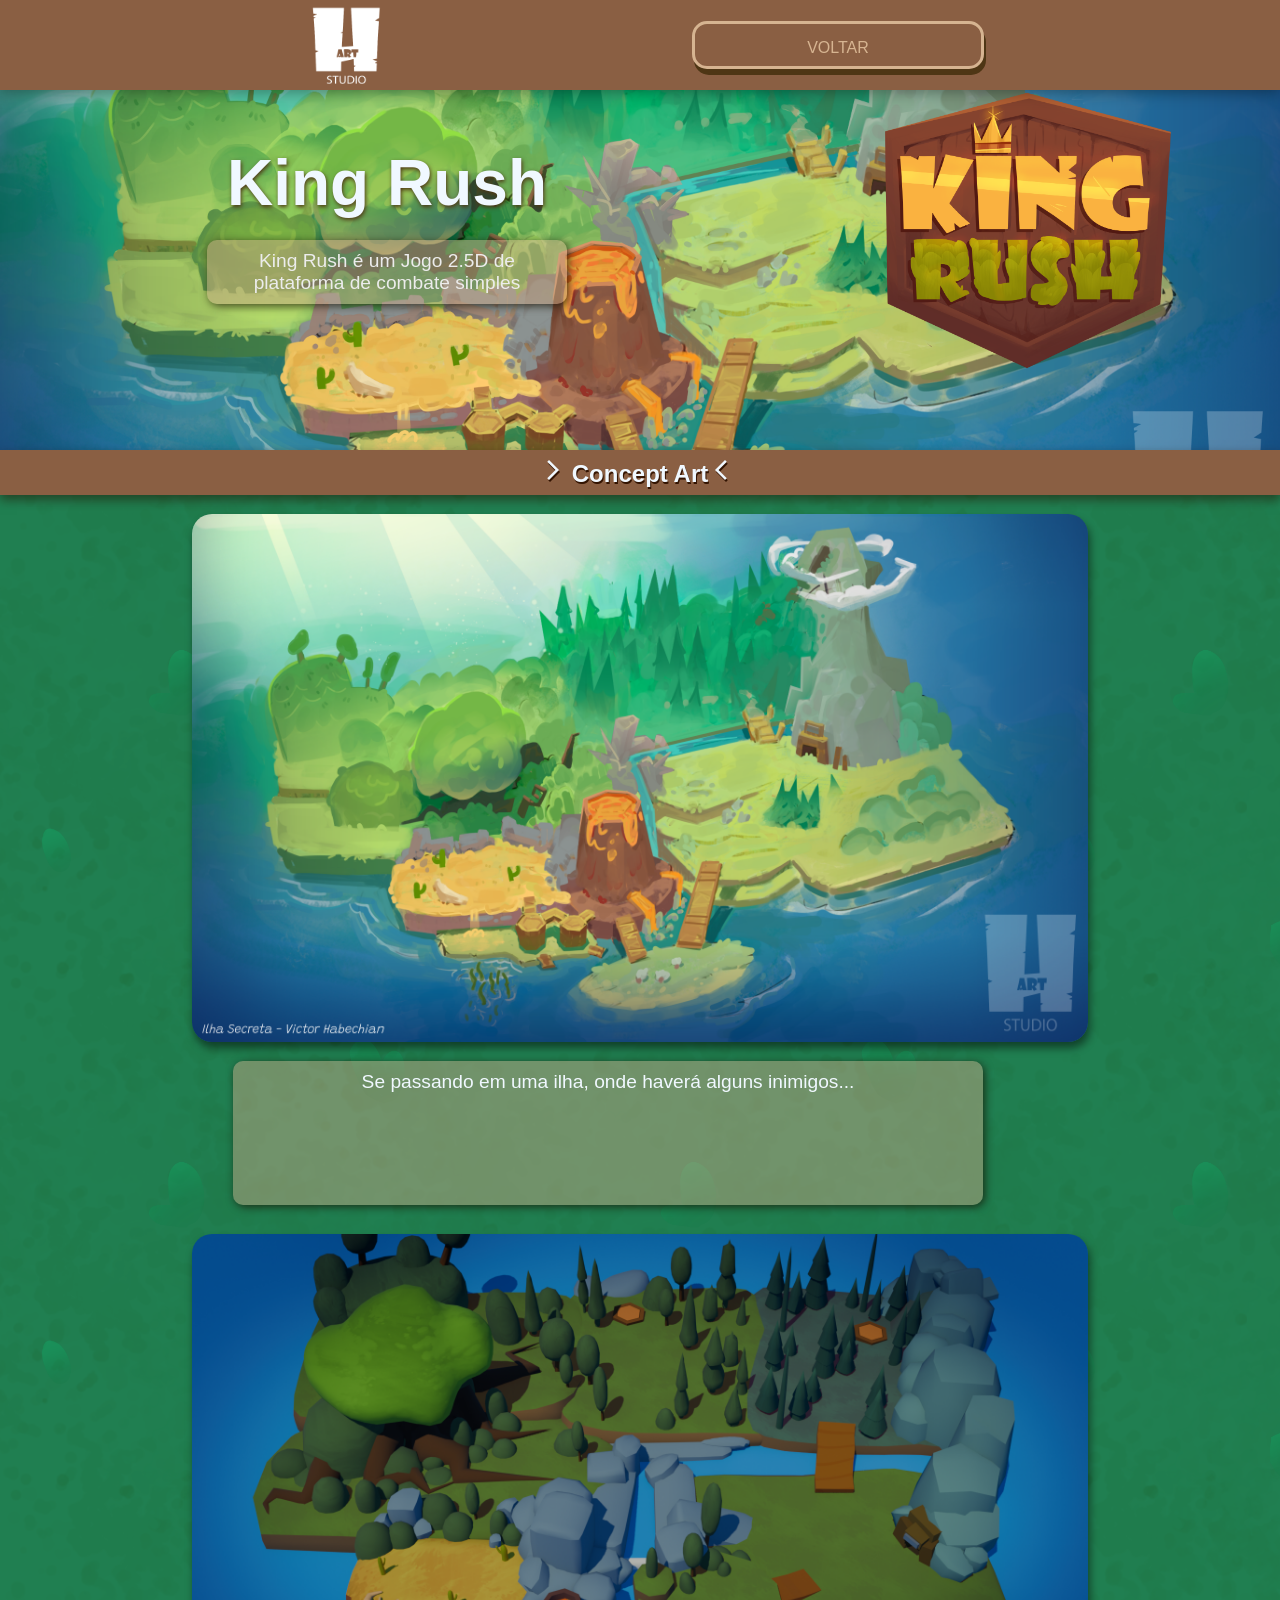
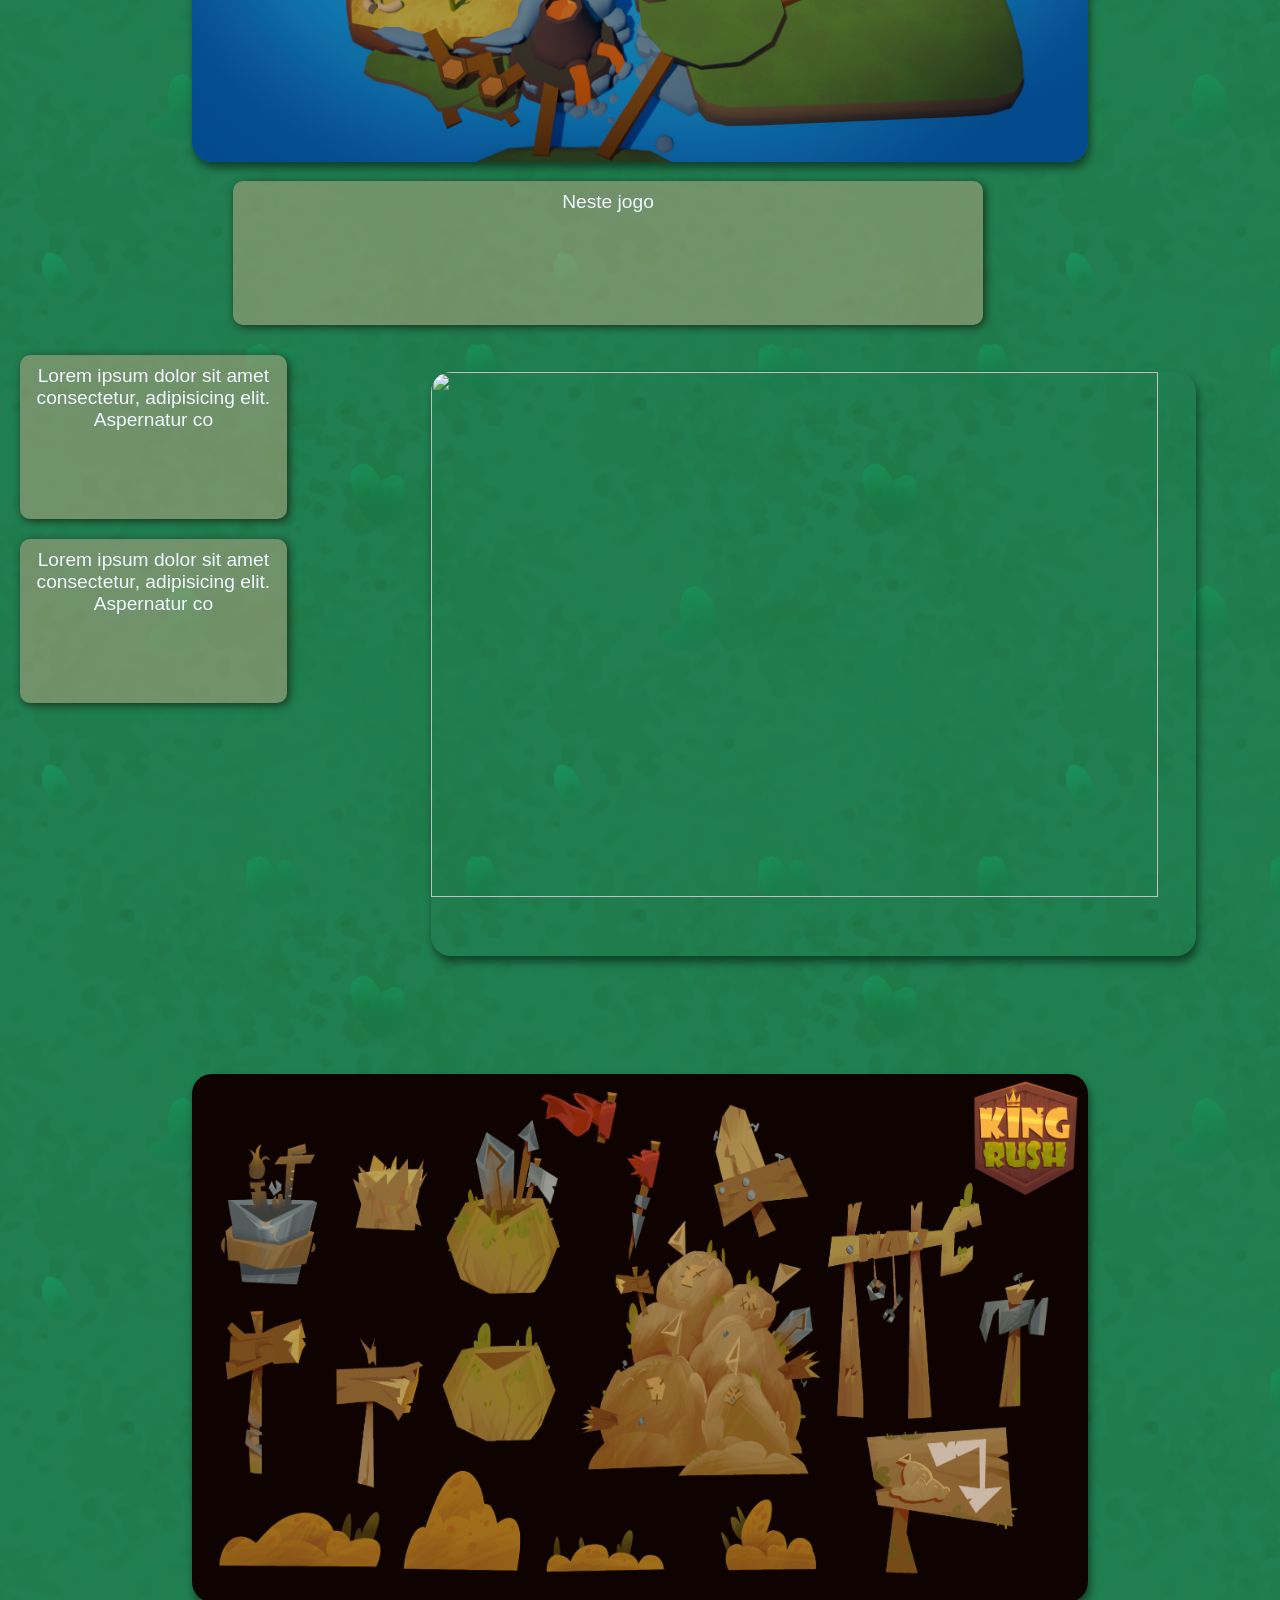
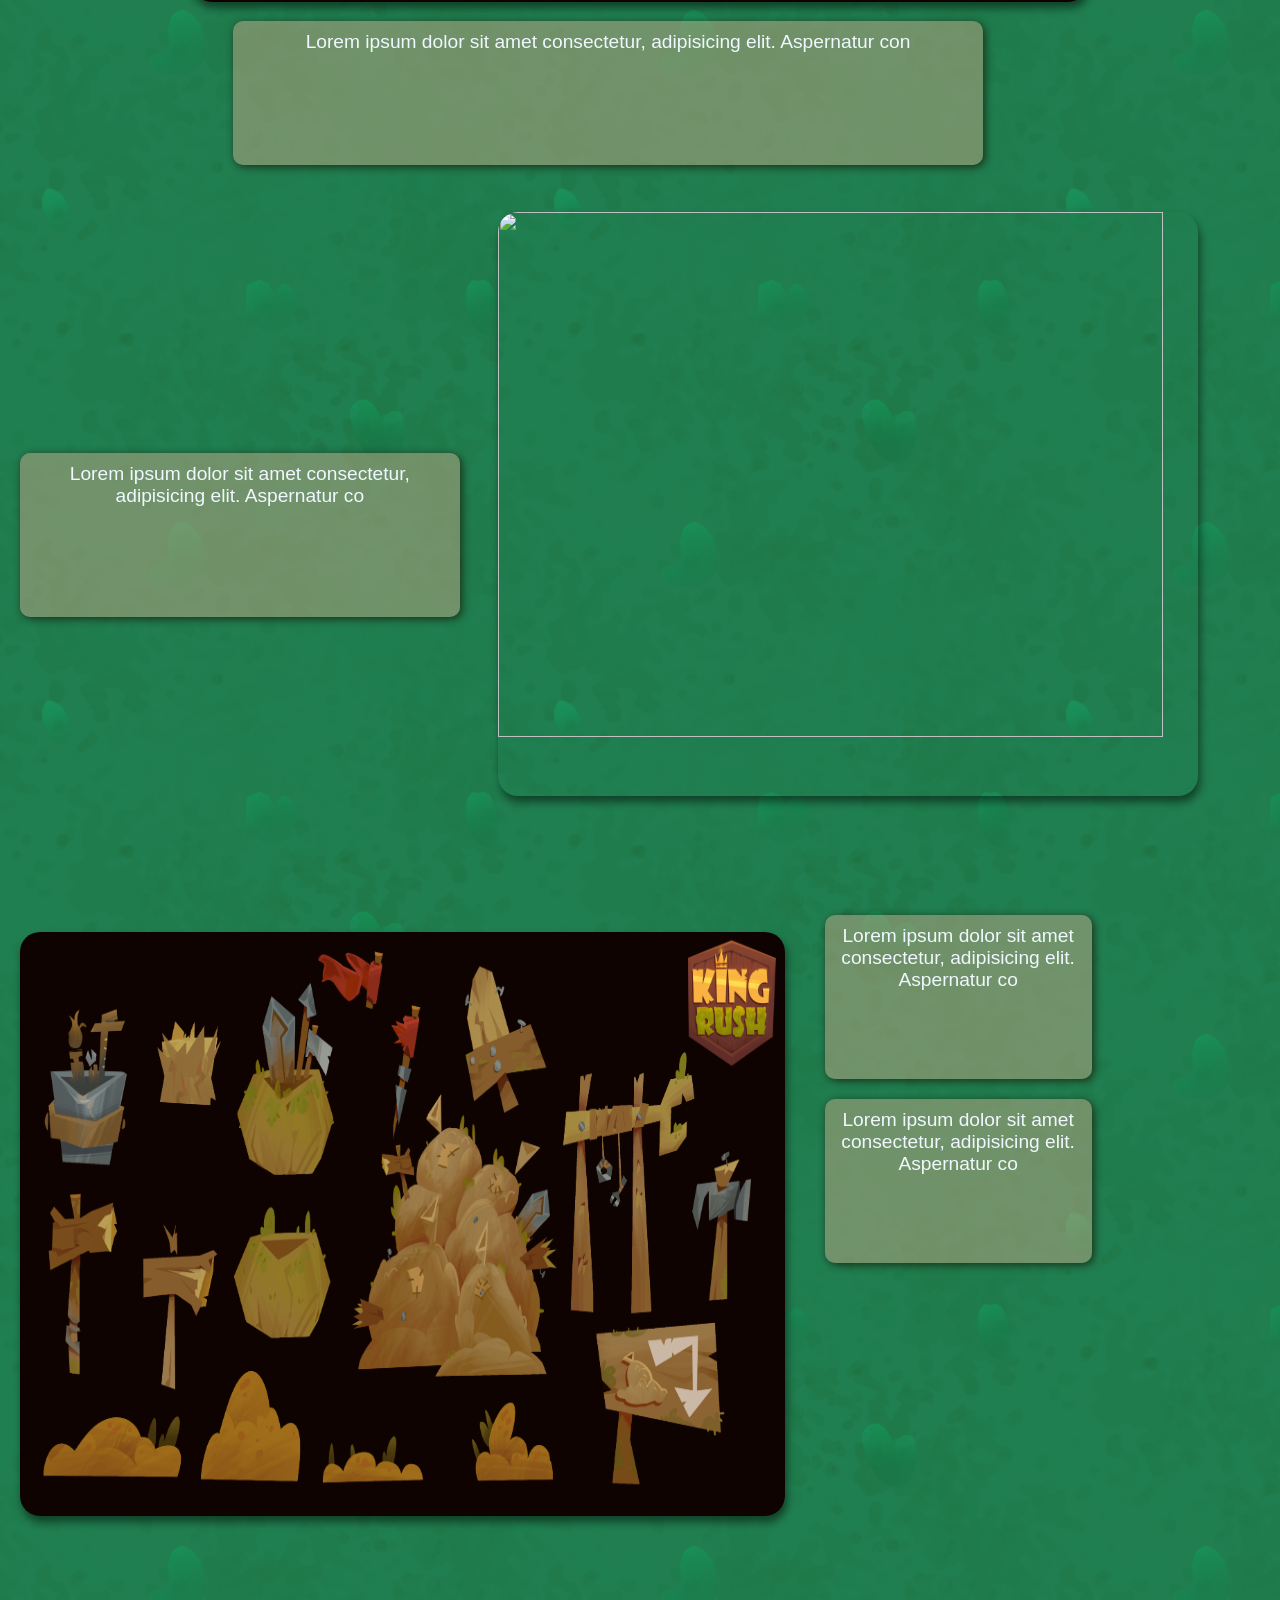
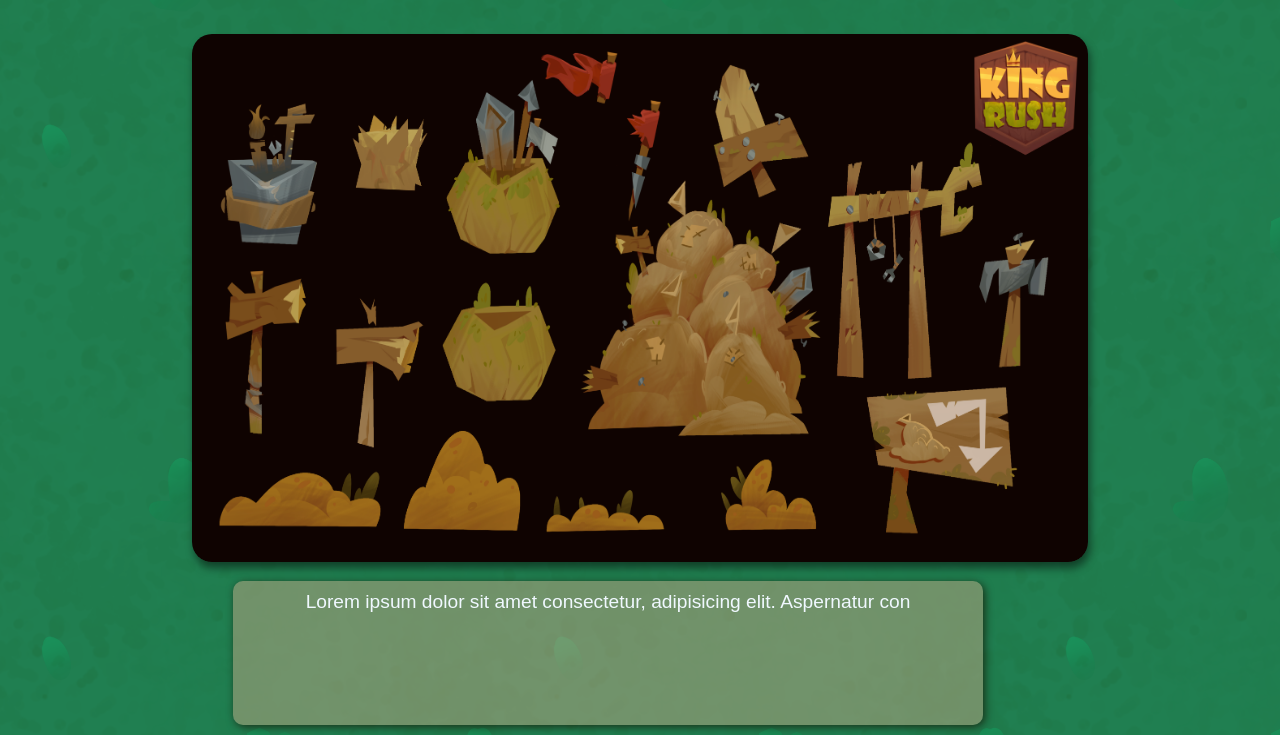
==== html/PagBR-CN.html @ eb709503 "ajustando" ====
<!DOCTYPE html>
<html lang="pt-BR">
<head>
    <meta charset="UTF-8">
    <meta name="viewport" content="width=device-width, initial-scale=1.0">
    <title>HabechianArtStudio</title>

    <link rel="stylesheet" href="../css/BR-CN.css">

    <link href="https://fonts.googleapis.com/css2?family=Material+Symbols+Outlined" rel="stylesheet" />
</head>
<body>
    <header>
        <div class="logo-div">
            <a href="#intro"></a>
        </div>
        <a href="../index.html" class="botao-retorne">VOLTAR</a>
    </header>
    <section id="intro" class="section-apresentation">
        <div class="text-block-intro">
            <h1>King Rush</h1>
            <p>King Rush é um Jogo 2.5D de plataforma de combate simples</p>
        </div>
        <div class="logo-img-intro">
            <img src="../media/jogos/KR/LOGO.png" alt="King Rush Logo image">
        </div>
        
    </section>
    <section class="section-separacao">
        <h1> 
            <span class="material-symbols-outlined">
            arrow_forward_ios
            </span> 
            Concept Art 
            <span class="material-symbols-outlined">
            arrow_back_ios
            </span> 
        </h1>
    </section>

    <section class="vertical-section">
        <div class="img-div">
            <img src="../media/jogos/KR/concept/4.png" alt="">
        </div>
        
    <p>Se passando em uma ilha, onde haverá alguns inimigos...</p>
    
    
    </section>

    <section class="vertical-section">
        <div class="img-div">
            <img src="../media/jogos/KR/concept/2.png" alt="">
        </div>
        <p>Neste jogo</p>
    </section>

    <section class="horizontal-section">
        <div>
            <p>Lorem ipsum dolor sit amet consectetur, adipisicing elit. Aspernatur co</p>
            <p>Lorem ipsum dolor sit amet consectetur, adipisicing elit. Aspernatur co</p>
        </div>
        <div class="img-div">
            <img src="../media/jogos/KR/concept/3.png" alt="">
        </div>
    </section>

    <section class="vertical-section">
        <div class="img-div">
            <img src="../media/jogos/KR/concept/5.png" alt="">
        </div>
        <p>Lorem ipsum dolor sit amet consectetur, adipisicing elit. Aspernatur con</p>
    </section>

    <section class="horizontal-section">
        <p>Lorem ipsum dolor sit amet consectetur, adipisicing elit. Aspernatur co</p>
        <div class="img-div">
            <img src="../media/jogos/KR/concept/1.png" alt="">
        </div>
    </section>

    <section class="horizontal-section">
        <div class="img-div">
            <img src="../media/jogos/KR/concept/5.png" alt="">
        </div>
        <div>
            <p>Lorem ipsum dolor sit amet consectetur, adipisicing elit. Aspernatur co</p>
            <p>Lorem ipsum dolor sit amet consectetur, adipisicing elit. Aspernatur co</p>
        </div>
    </section>

    <section class="vertical-section">
        <div class="img-div">
            <img src="../media/jogos/KR/concept/5.png" alt="">
        </div>
        <p>Lorem ipsum dolor sit amet consectetur, adipisicing elit. Aspernatur con</p>
    </section>
    
</body>
</html>
---- css/BR-CN.css ----
@charset "UTF-8";

:root {
    --cor-botao: rgb(138, 95, 67);
    --cor-botao-hov: rgb(180, 128, 93);
    --cor-botao-sombra: rgb(78, 54, 21);
    --cor-text-botao: rgb(214, 180, 145);
    --cor-text: rgba(202, 168, 135, 0.473);
}

* {
    
    padding: 0;
    margin: 0;
}

html {
    scroll-behavior: smooth;
}

header {
    z-index: 5;
    display: flex;
    flex-flow: row nowrap;
    justify-content: space-evenly;
    align-content: center;
    justify-items: center;
    align-items: center;
    position: fixed;
    width: 100vw;
    height: 10vh;
    background-color: rgb(138, 95, 67);
    background-size: cover;
    box-shadow: 0px 2px 15px rgba(0, 0, 0, 0.377);
}




body {
    height: 100vh;
    width: 100vw;
    background-image: url(../media/backgroundimages/kingrush_padrao.png);
    background-size: 40%;
    overflow-x: hidden; /*Escondendo o que passa da tela no eixo X*/
    
    
}

section {
    display: flex;
    flex-flow: column nowrap;
    
    height: 60vh;
    width: 95vw;
    
    
}

p {
    margin: 10px;
    color: aliceblue;
    text-justify: center;
    text-align: center;
    padding: 10px;
    align-self: center;
    justify-self: center;
    height: 20%;
    width: 60vw;
    font-family: 'Grandstander Bold', 'Arial', 'Verdana';
    font-size: 1.2em;
    background-color: var(--cor-text);
    border-radius: 10px;
    box-shadow: 2px 2px 8px rgba(22, 15, 1, 0.705);
}



.logo-div {
    display: flex;
    justify-content: center;
    align-content: center;
    
    background-image: url(../media/favicon/android-chrome-512x512.png);
    background-size: cover;
    height: 100px;
    width: 100px;

    transition: all .5s;
}

.logo-div:hover {
    transform: scale(1.1);
}

.logo-div a {
    height: 100px;
    width: 100px;
}

.botao-retorne {
    font-family: 'Grandstander', 'Arial', 'Verdana';
    text-align: center;
    justify-items: center;
    width: 20vw;
    height: 12px;
    padding: 15px;
    border-radius: 15px;
    box-shadow: 2px 6px 0px var(--cor-botao-sombra);
    border: solid 3px var(--cor-text-botao);
    text-decoration: none;
    color: var(--cor-text-botao);
    background-color: var(--cor-botao);

    transition: all 0.5s;
}

.botao-retorne:hover {
    background-color: var(--cor-botao-hov);
}

.botao-retorne:hover {
    transform: scale(1.1);
    border: solid 3px aliceblue;
    color: aliceblue;
    box-shadow: 4px 10px 0px var(--cor-botao-sombra);
}
section.section-apresentation {
    
    height: 50vh;
    width: 100vw;
    display: flex;
    flex-flow: row nowrap;
    justify-items: center;
    align-items: center;
    align-content: space-around;
    justify-content: space-around;
    background-image: url(../media/jogos/KR/concept/4.png);
    background-size: cover;
    background-position: center;
}

.section-apresentation h1 {
    margin: 10px;
    font-family: 'Grandstander', 'Grandstander ExtraBold', 'Arial', 'Verdana';
    color: aliceblue;
    text-shadow: 1px 2px 4px var(--cor-botao-sombra);
}

.section-apresentation p {
    color: rgb(236, 236, 236);
}

.logo-img-intro img {
    height: 300px;
    width: 300px;
    
}

.videos {
    background-repeat: no-repeat;
    background-size: auto;
    align-self: center;
    justify-self: center;
    height: 200px;
    width: 300px;
    
}


.video-section {
    height: auto;
    flex-flow: column nowrap;
    align-content: space-between;
    justify-content: space-between;
    align-items: space-around;
    justify-items: space-around;
}

.section-separacao {
    font-family: 'Grandstander ExtraBold', 'Arial', 'Verdana';
    color: aliceblue;
    text-shadow: 1px 2px 0px rgb(51, 20, 2);
    display: flex;
    flex-flow: row nowrap;
    align-content: center;
    justify-content: center;
    justify-items: center;
    align-items: center;
    text-align: center;
    text-justify: center;
    height: 5vh;
    width: 100vw;
    background-size: cover;
    background-color: rgb(138, 95, 67);
    box-shadow: 0px 5px 10px rgba(36, 18, 2, 0.527);
}

.text-block-intro {
    display: flex;
    flex-flow: column nowrap;
    align-items: center;
    justify-items: center;
    align-content: center;
    justify-content: center;
}

.img-div {
    display: flex;
    flex-flow: column nowrap;
    align-content: center;
    justify-content: center;
    align-items: center;
    justify-items: center;
    height: 100%;
    width: 100%;
}

.img-div > img {
    height: 200px;
    width: 80vw;
    background-size: contain;
    margin-top: 10px;
    border-radius: 20px;
    box-shadow: 2px 6px 8px rgba(0, 0, 0, 0.486);
}

/*QUANDO FICAR PEQUENA*/
@media (max-width: 1080px) {
    .logo-img-intro img {
        height: 100px;
        width: 100px;
        margin-bottom: 20px;
    }

    

    section p {
        font-size: .9em;
        margin: 10px;
    }

    section.section-apresentation {
        flex-flow: column-reverse nowrap;
        align-content: flex-start;
        justify-content: flex-start;
        
    }

    section.section-apresentation p {
        font-size: 0.8em;
    }

    .logo-div {
        height: 70px;
        width: 70px;
    }

    .horizontal-section {
        display: flex;
        flex-flow: column nowrap;
        align-content: space-between;
        justify-content: space-between;
        align-items: space-around;
        justify-items: space-around;
    }

    .horizontal-section div {
        display: flex;
        flex-flow: row nowrap;
    }

    .horizontal-section p {
        height: 75%;
    }

    

    
}

@media (min-width: 1080px) {

    section {
        height: 80vh;
    }

    p {
        width: 60%;
    }

    .img-div {
    
        height: 90%;
        width: 100vw;
    }

    .img-div > img {
        background-size: cover;
        
        height: 95%;
        width: 90vw;
    
    
    }

    .section-apresentation h1 {
        font-size: 4em;
    }

    .horizontal-section {
        display: flex;
        flex-flow: row nowrap;
        flex-grow: 0;
        flex-shrink: 1;
        align-content: center;
        justify-content: center;
    }

    .horizontal-section p {
        
        margin: 20px;
    }

    .horizontal-section img {
        height: 90%;
        width: 95%;
    }

    .vertical-section img {
        width: 70%;
    
    }

    
}

@media (min-width: 1921px) {
    .img-div {
    
    height: 90%;
    width: 100vw;
    }

    .img-div > img {
    height: 90%;
    width: 60%;
    
    }

    .vertical-section img {
        width: 50%;
    }
}
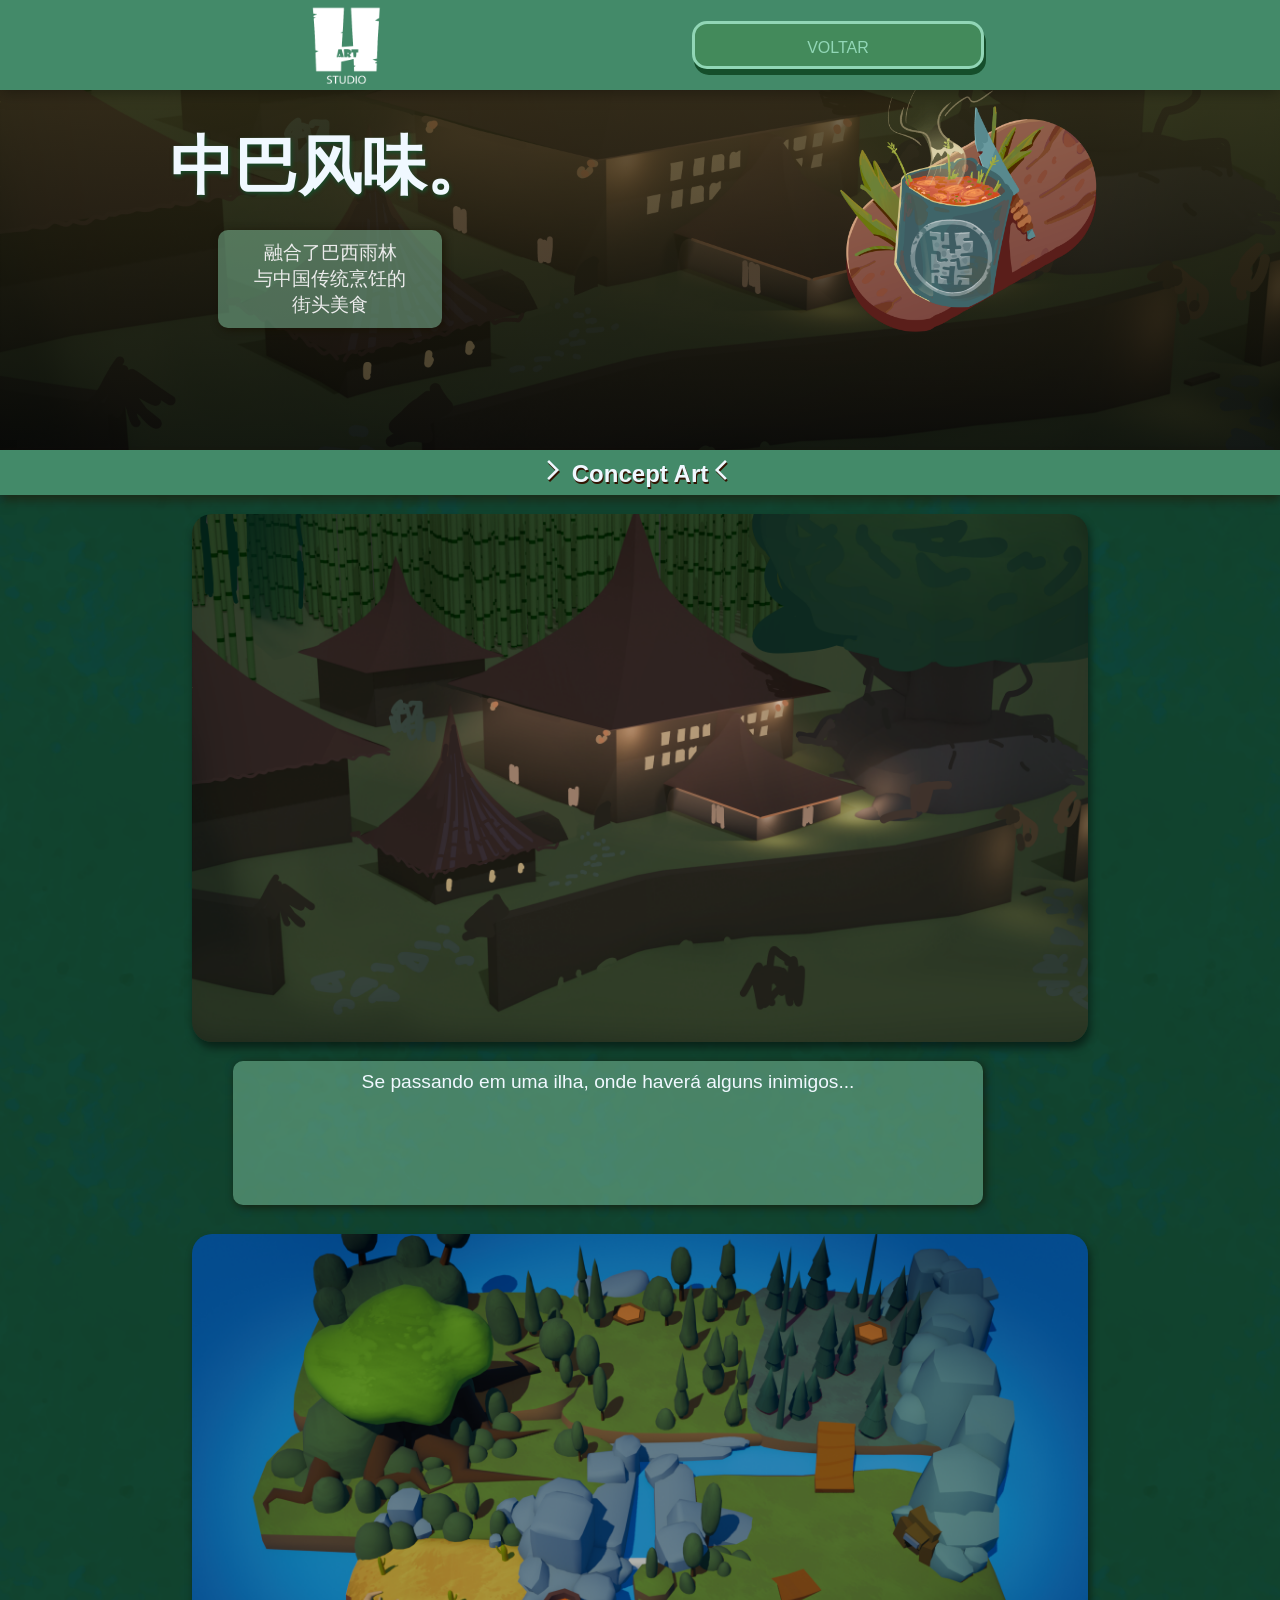
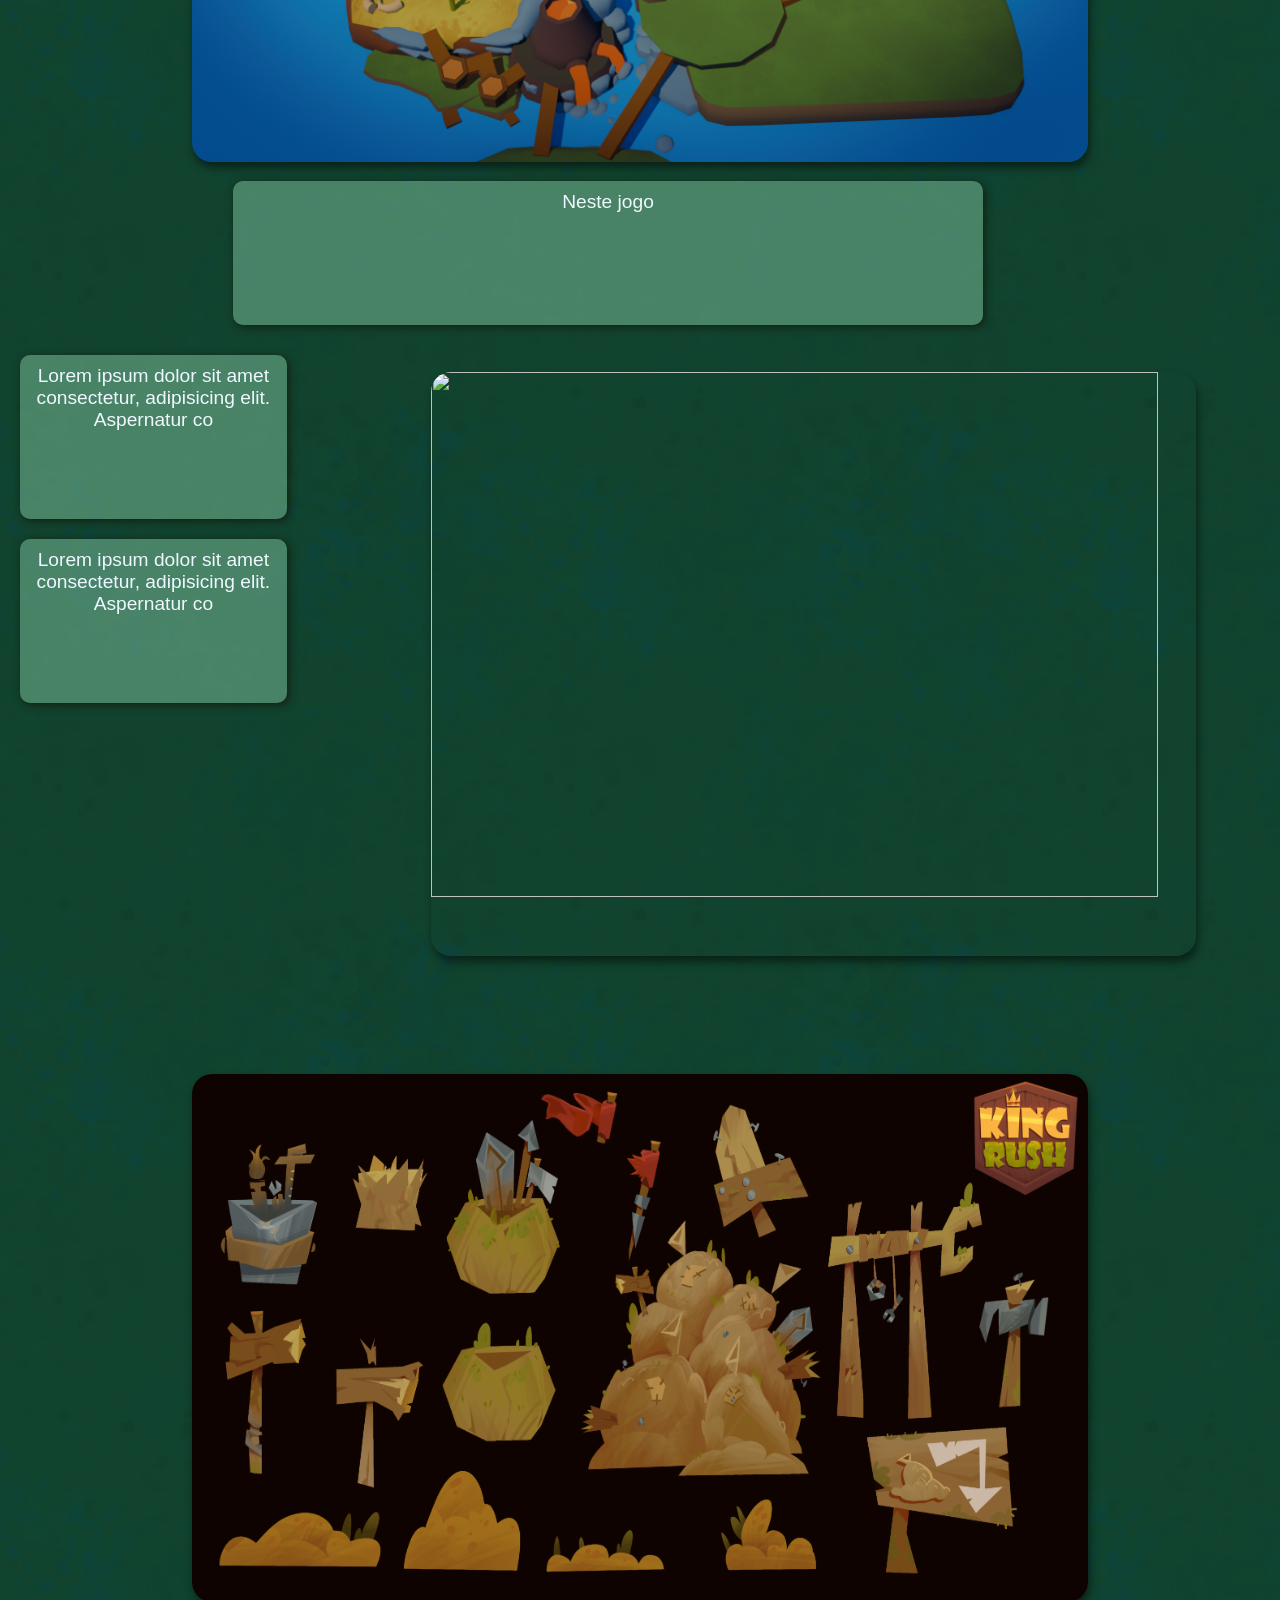
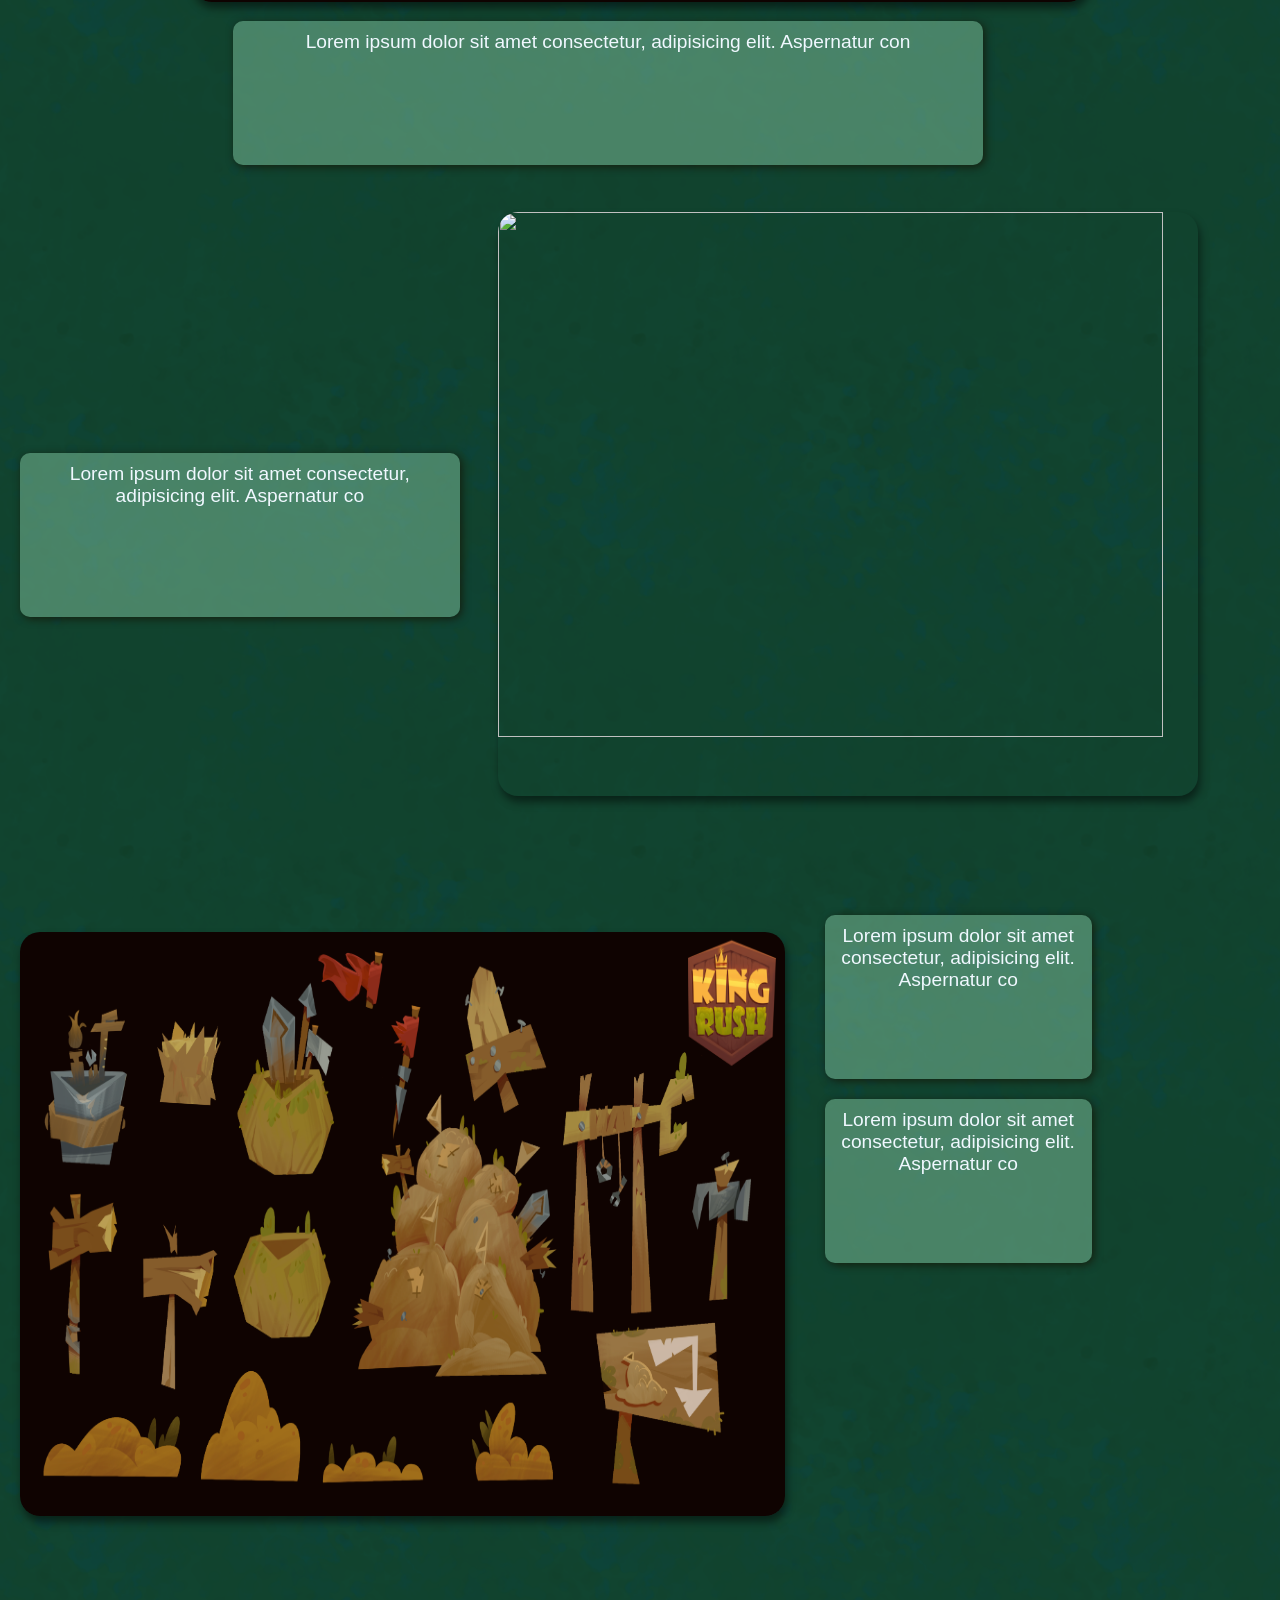
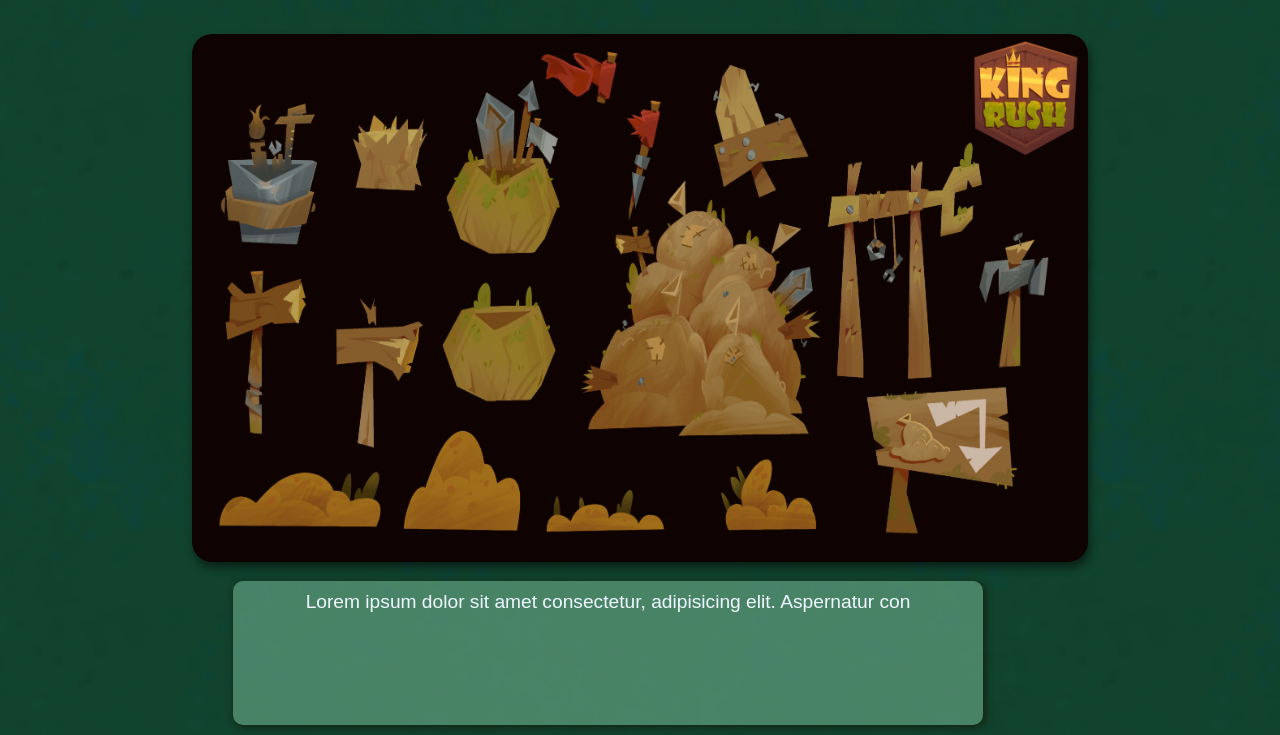
==== commit ad1a6223: "..." ====
--- a/html/PagBR-CN.html
+++ b/html/PagBR-CN.html
@@ -18,11 +18,13 @@
     </header>
     <section id="intro" class="section-apresentation">
         <div class="text-block-intro">
-            <h1>King Rush</h1>
-            <p>King Rush é um Jogo 2.5D de plataforma de combate simples</p>
+            <h1>中巴风味。</h1>
+            <p>融合了巴西雨林 <br>
+                与中国传统烹饪的 <br>
+                街头美食</p>
         </div>
         <div class="logo-img-intro">
-            <img src="../media/jogos/KR/LOGO.png" alt="King Rush Logo image">
+            <img src="../media/concept/BR-CN/2.png" alt="King Rush Logo image">
         </div>
         
     </section>
@@ -40,7 +42,7 @@
 
     <section class="vertical-section">
         <div class="img-div">
-            <img src="../media/jogos/KR/concept/4.png" alt="">
+            <img src="../media/concept/BR-CN/1.png" alt="">
         </div>
         
     <p>Se passando em uma ilha, onde haverá alguns inimigos...</p>
--- a/css/BR-CN.css
+++ b/css/BR-CN.css
@@ -1,11 +1,11 @@
 @charset "UTF-8";
 
 :root {
-    --cor-botao: rgb(138, 95, 67);
-    --cor-botao-hov: rgb(180, 128, 93);
-    --cor-botao-sombra: rgb(78, 54, 21);
-    --cor-text-botao: rgb(214, 180, 145);
-    --cor-text: rgba(202, 168, 135, 0.473);
+    --cor-botao: rgb(67, 138, 91);
+    --cor-botao-hov: rgb(93, 180, 122);
+    --cor-botao-sombra: rgb(21, 78, 43);
+    --cor-text-botao: rgb(145, 214, 182);
+    --cor-text: rgba(135, 202, 165, 0.473);
 }
 
 * {
@@ -29,7 +29,7 @@
     position: fixed;
     width: 100vw;
     height: 10vh;
-    background-color: rgb(138, 95, 67);
+    background-color: rgb(67, 138, 105);
     background-size: cover;
     box-shadow: 0px 2px 15px rgba(0, 0, 0, 0.377);
 }
@@ -40,7 +40,7 @@
 body {
     height: 100vh;
     width: 100vw;
-    background-image: url(../media/backgroundimages/kingrush_padrao.png);
+    background-image: url(../media/backgroundimages/BR-CN_padrao.png);
     background-size: 40%;
     overflow-x: hidden; /*Escondendo o que passa da tela no eixo X*/
     
@@ -135,7 +135,7 @@
     align-items: center;
     align-content: space-around;
     justify-content: space-around;
-    background-image: url(../media/jogos/KR/concept/4.png);
+    background-image: linear-gradient(rgba(66, 60, 25, 0.6), rgba(0, 0, 0, 0.6)), url(../media/concept/BR-CN/1.png);
     background-size: cover;
     background-position: center;
 }
@@ -192,7 +192,7 @@
     height: 5vh;
     width: 100vw;
     background-size: cover;
-    background-color: rgb(138, 95, 67);
+    background-color: rgb(67, 138, 105);
     box-shadow: 0px 5px 10px rgba(36, 18, 2, 0.527);
 }
 
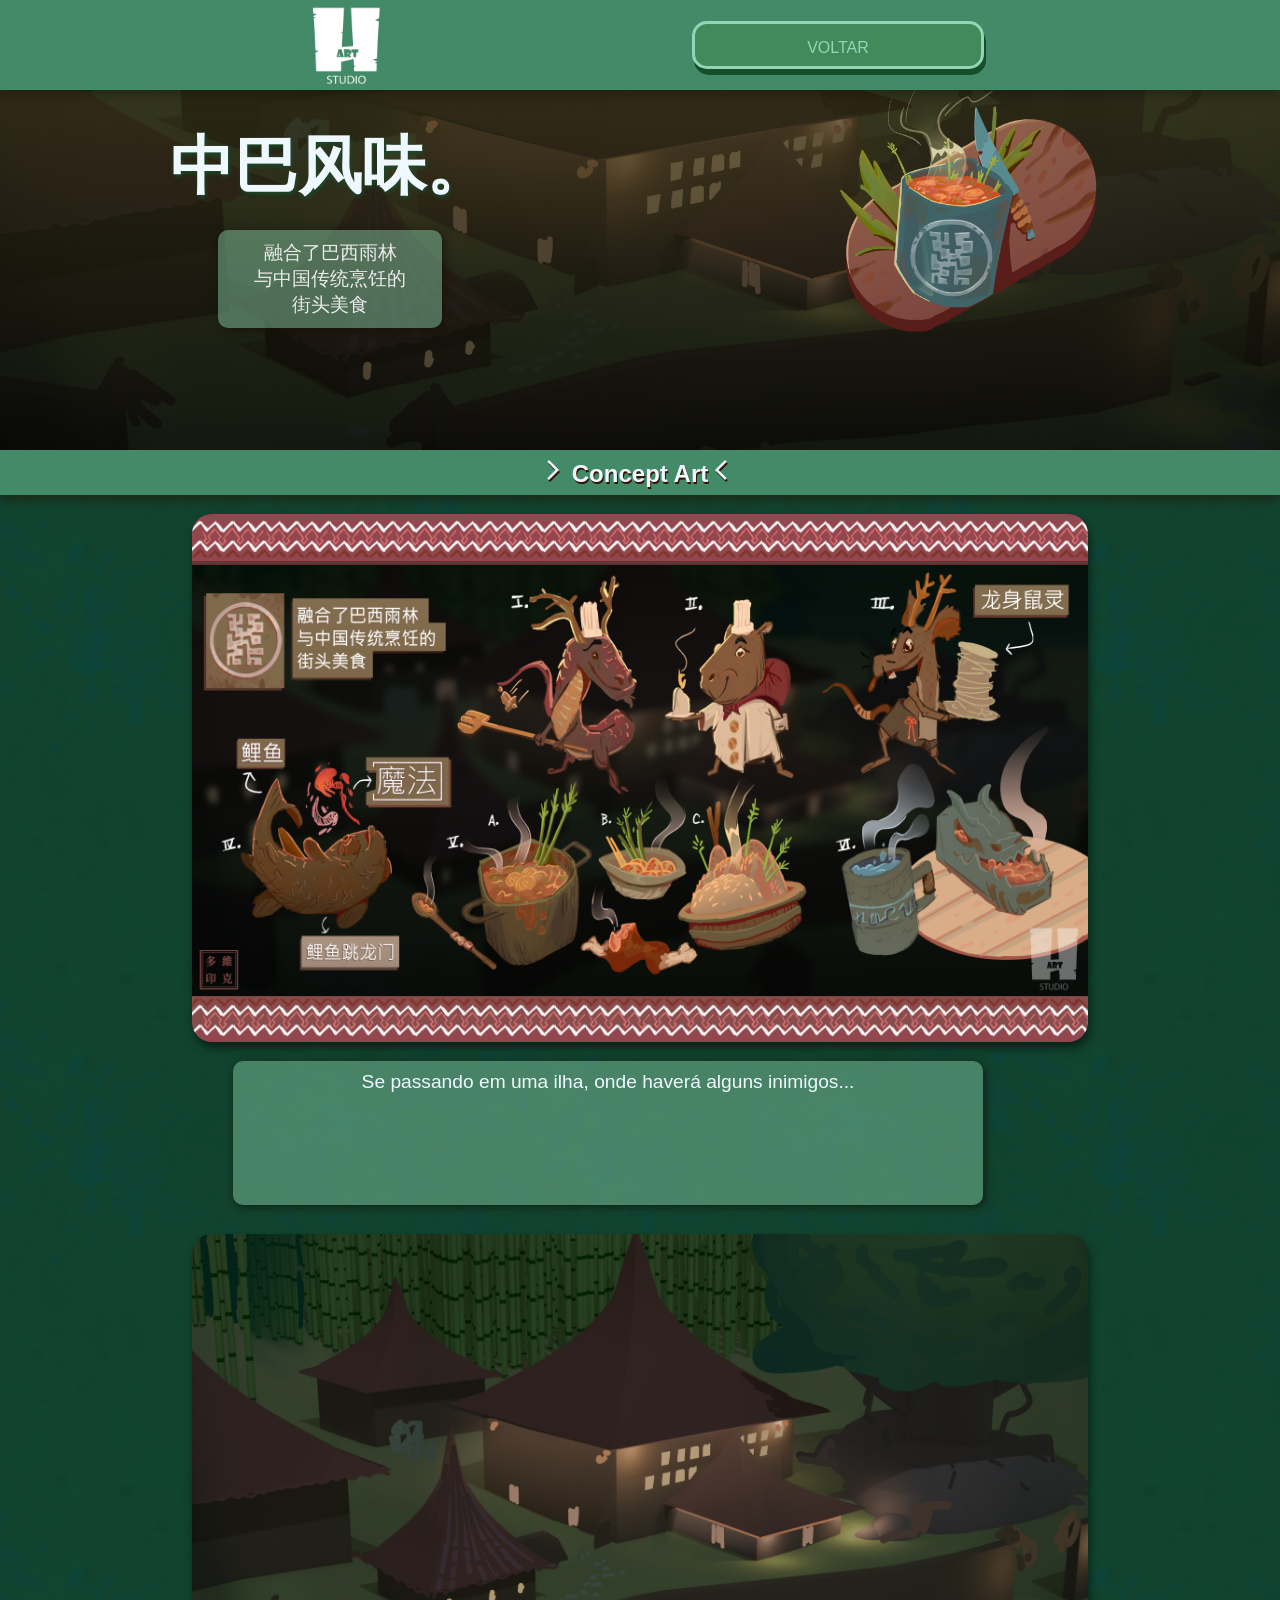
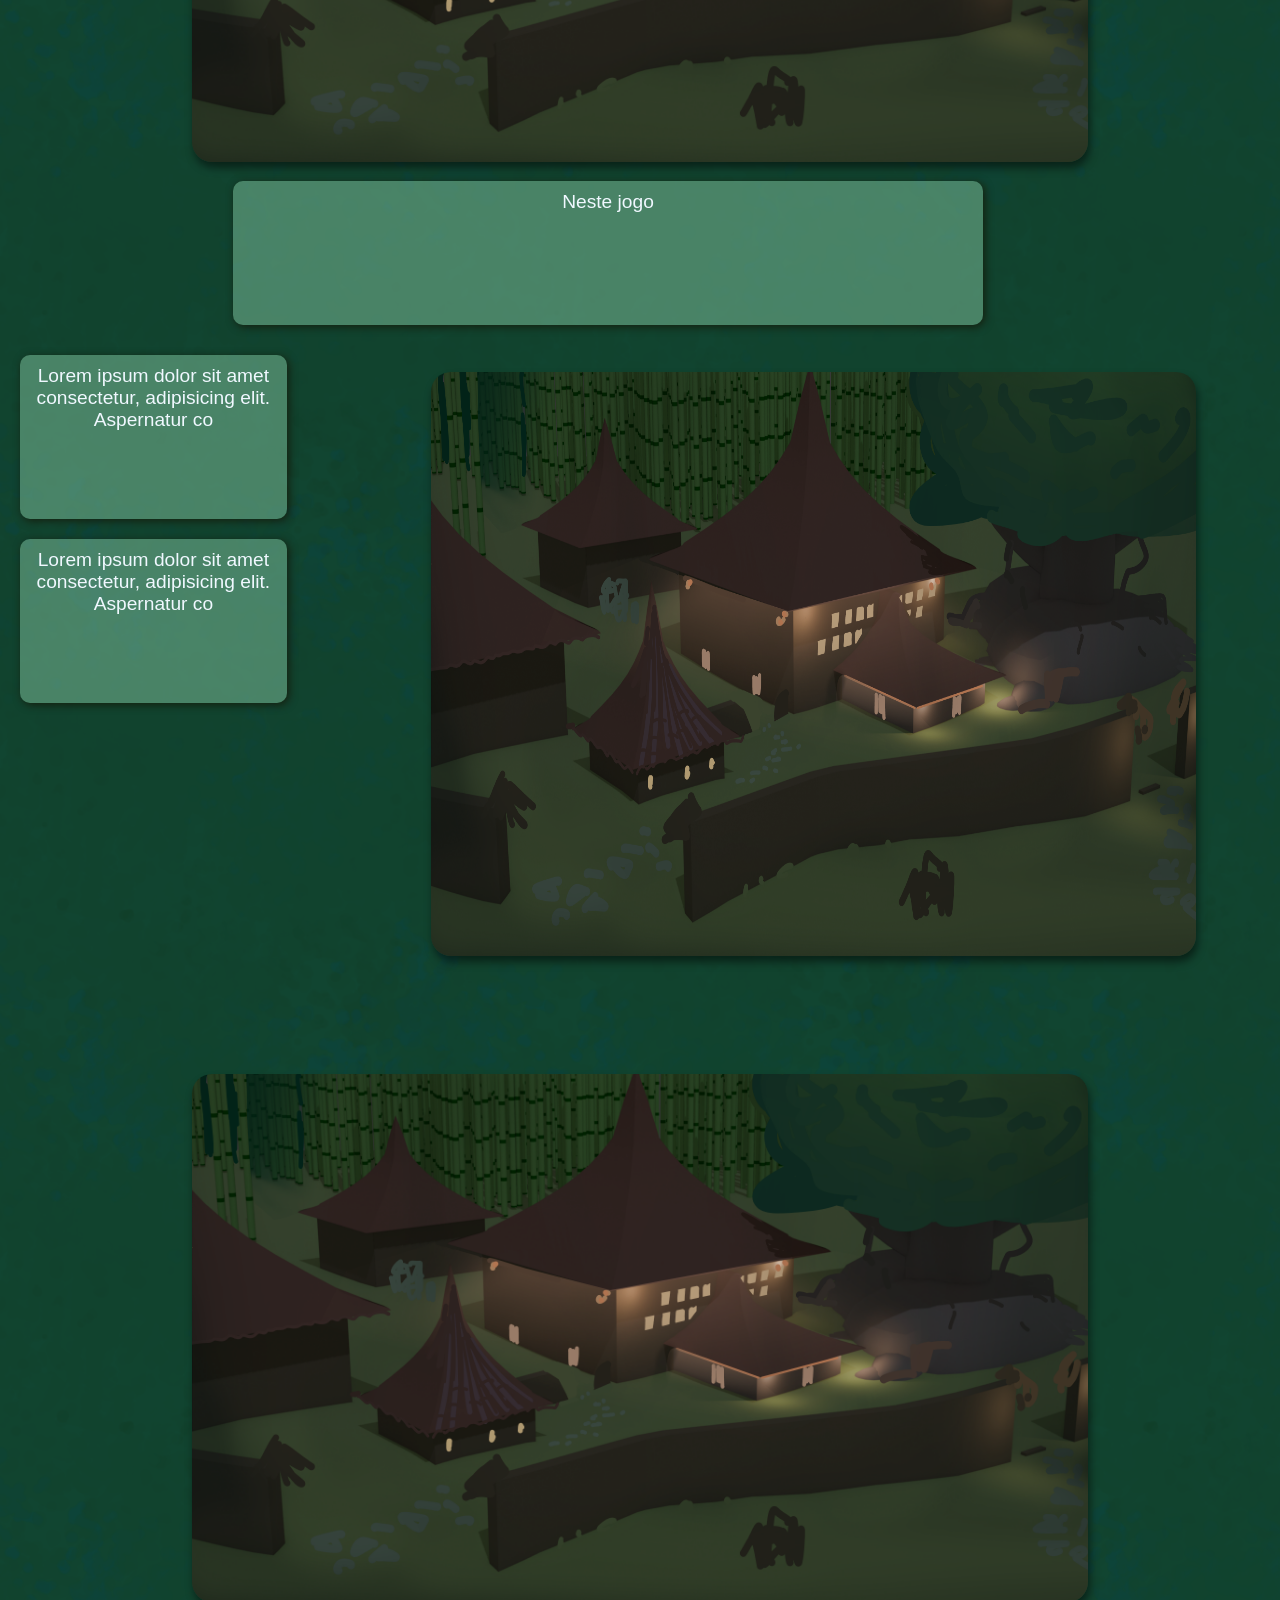
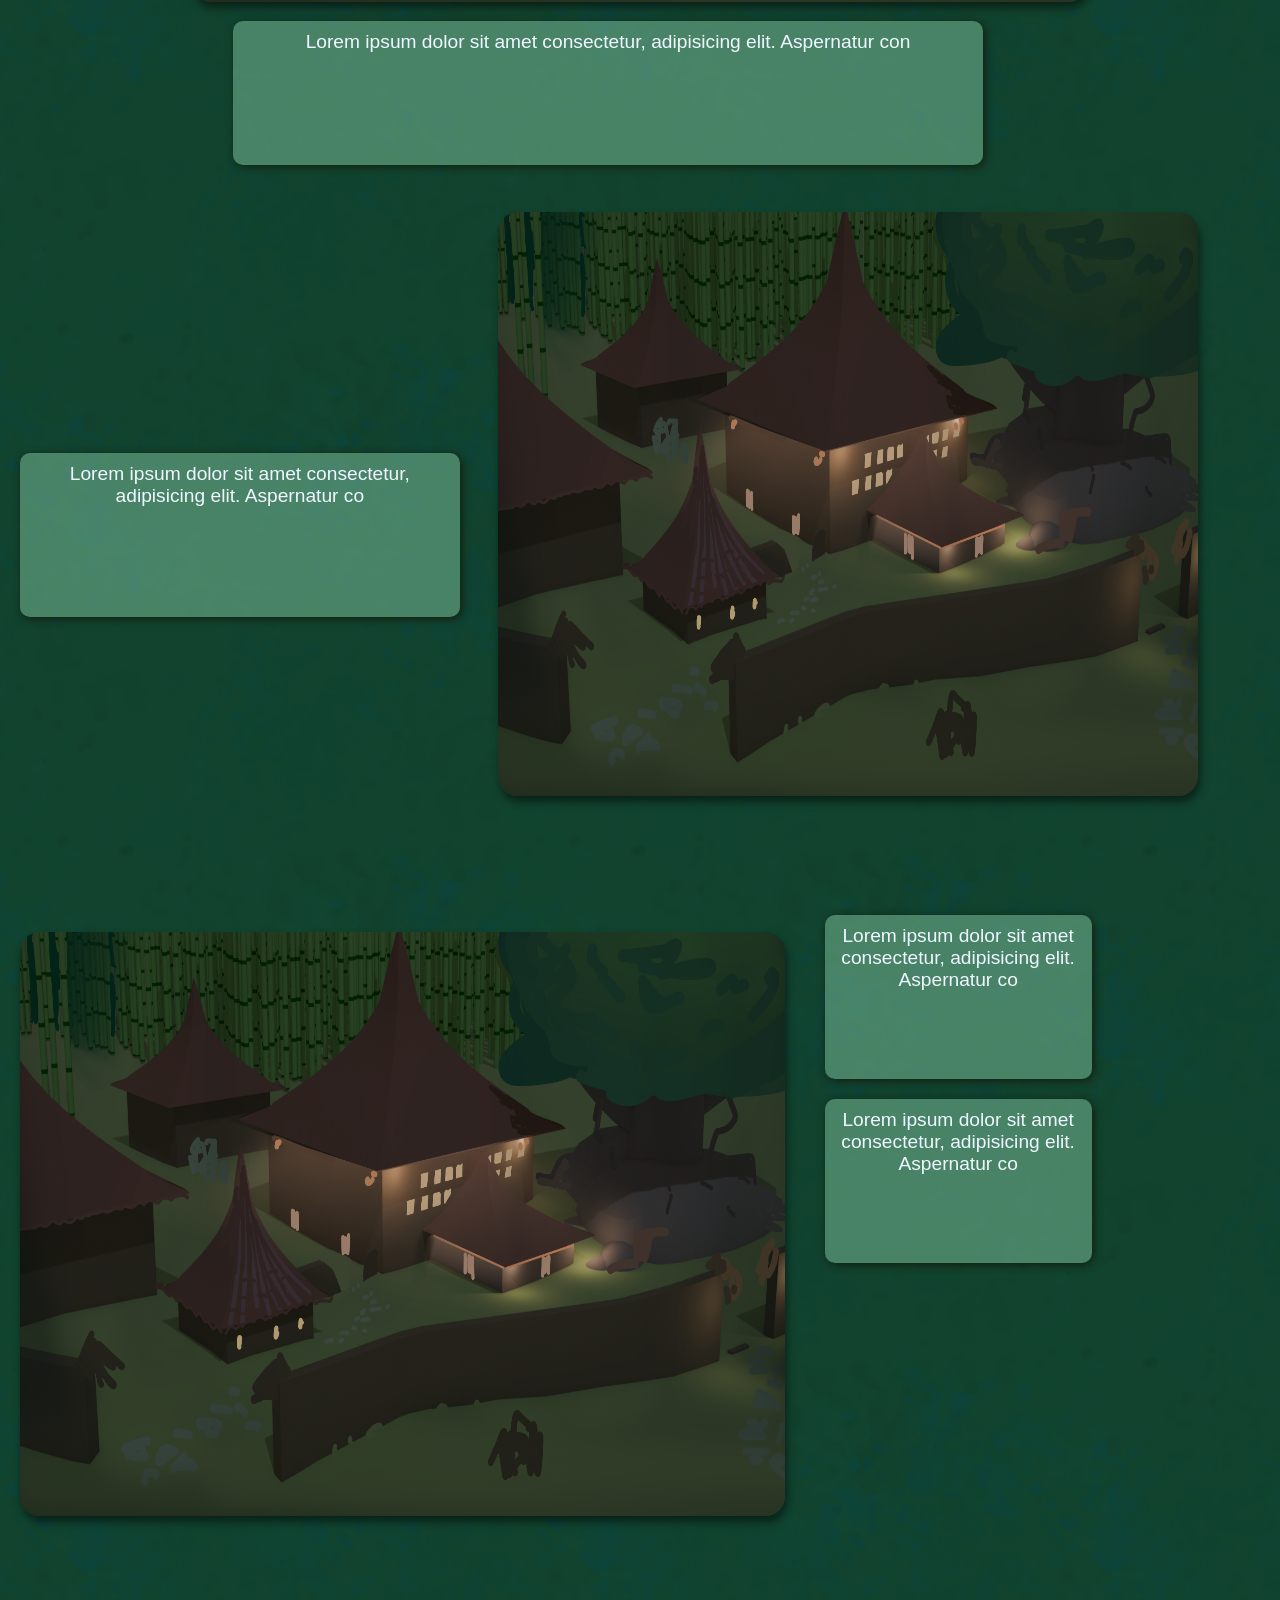
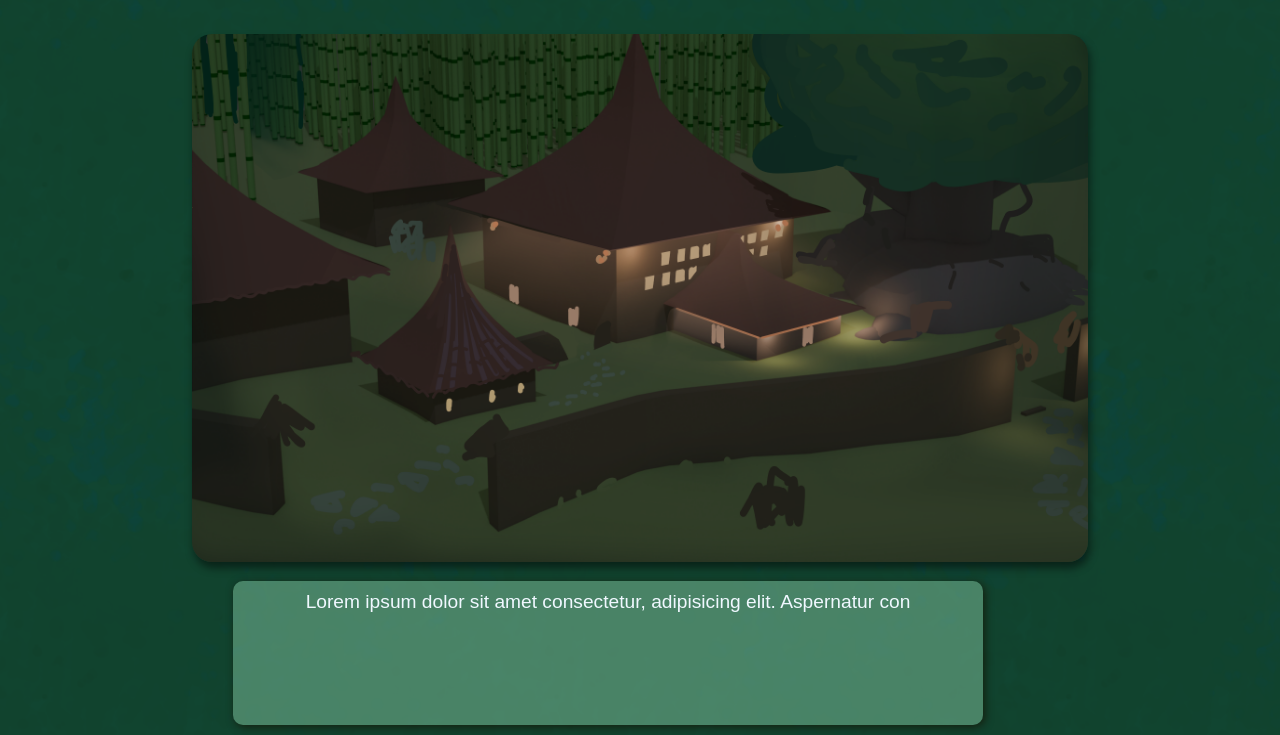
==== commit 011d8cf0: "..." ====
--- a/html/PagBR-CN.html
+++ b/html/PagBR-CN.html
@@ -42,7 +42,7 @@
 
     <section class="vertical-section">
         <div class="img-div">
-            <img src="../media/concept/BR-CN/1.png" alt="">
+            <img src="../media/concept/BR-CN/3.png" alt="">
         </div>
         
     <p>Se passando em uma ilha, onde haverá alguns inimigos...</p>
@@ -52,7 +52,7 @@
 
     <section class="vertical-section">
         <div class="img-div">
-            <img src="../media/jogos/KR/concept/2.png" alt="">
+            <img src="../media/concept/BR-CN/1.png" alt="">
         </div>
         <p>Neste jogo</p>
     </section>
@@ -63,13 +63,13 @@
             <p>Lorem ipsum dolor sit amet consectetur, adipisicing elit. Aspernatur co</p>
         </div>
         <div class="img-div">
-            <img src="../media/jogos/KR/concept/3.png" alt="">
+            <img src="../media/concept/BR-CN/1.png" alt="">
         </div>
     </section>
 
     <section class="vertical-section">
         <div class="img-div">
-            <img src="../media/jogos/KR/concept/5.png" alt="">
+            <img src="../media/concept/BR-CN/1.png" alt="">
         </div>
         <p>Lorem ipsum dolor sit amet consectetur, adipisicing elit. Aspernatur con</p>
     </section>
@@ -77,13 +77,13 @@
     <section class="horizontal-section">
         <p>Lorem ipsum dolor sit amet consectetur, adipisicing elit. Aspernatur co</p>
         <div class="img-div">
-            <img src="../media/jogos/KR/concept/1.png" alt="">
+            <img src="../media/concept/BR-CN/1.png" alt="">
         </div>
     </section>
 
     <section class="horizontal-section">
         <div class="img-div">
-            <img src="../media/jogos/KR/concept/5.png" alt="">
+            <img src="../media/concept/BR-CN/1.png" alt="">
         </div>
         <div>
             <p>Lorem ipsum dolor sit amet consectetur, adipisicing elit. Aspernatur co</p>
@@ -93,7 +93,7 @@
 
     <section class="vertical-section">
         <div class="img-div">
-            <img src="../media/jogos/KR/concept/5.png" alt="">
+            <img src="../media/concept/BR-CN/1.png" alt="">
         </div>
         <p>Lorem ipsum dolor sit amet consectetur, adipisicing elit. Aspernatur con</p>
     </section>
--- a/css/BR-CN.css
+++ b/css/BR-CN.css
@@ -227,12 +227,24 @@
 
 /*QUANDO FICAR PEQUENA*/
 @media (max-width: 1080px) {
-    .logo-img-intro img {
-        height: 100px;
-        width: 100px;
-        margin-bottom: 20px;
-    }
-
+    
+.logo-img-intro img {
+    height: 200px;
+    width: 200px;
+        
+}
+
+section.section-apresentation {
+    
+    height: 70vh;
+
+}
+
+section.section-apresentation p {
+    
+    height: 10vh;
+
+}
     
 
     section p {
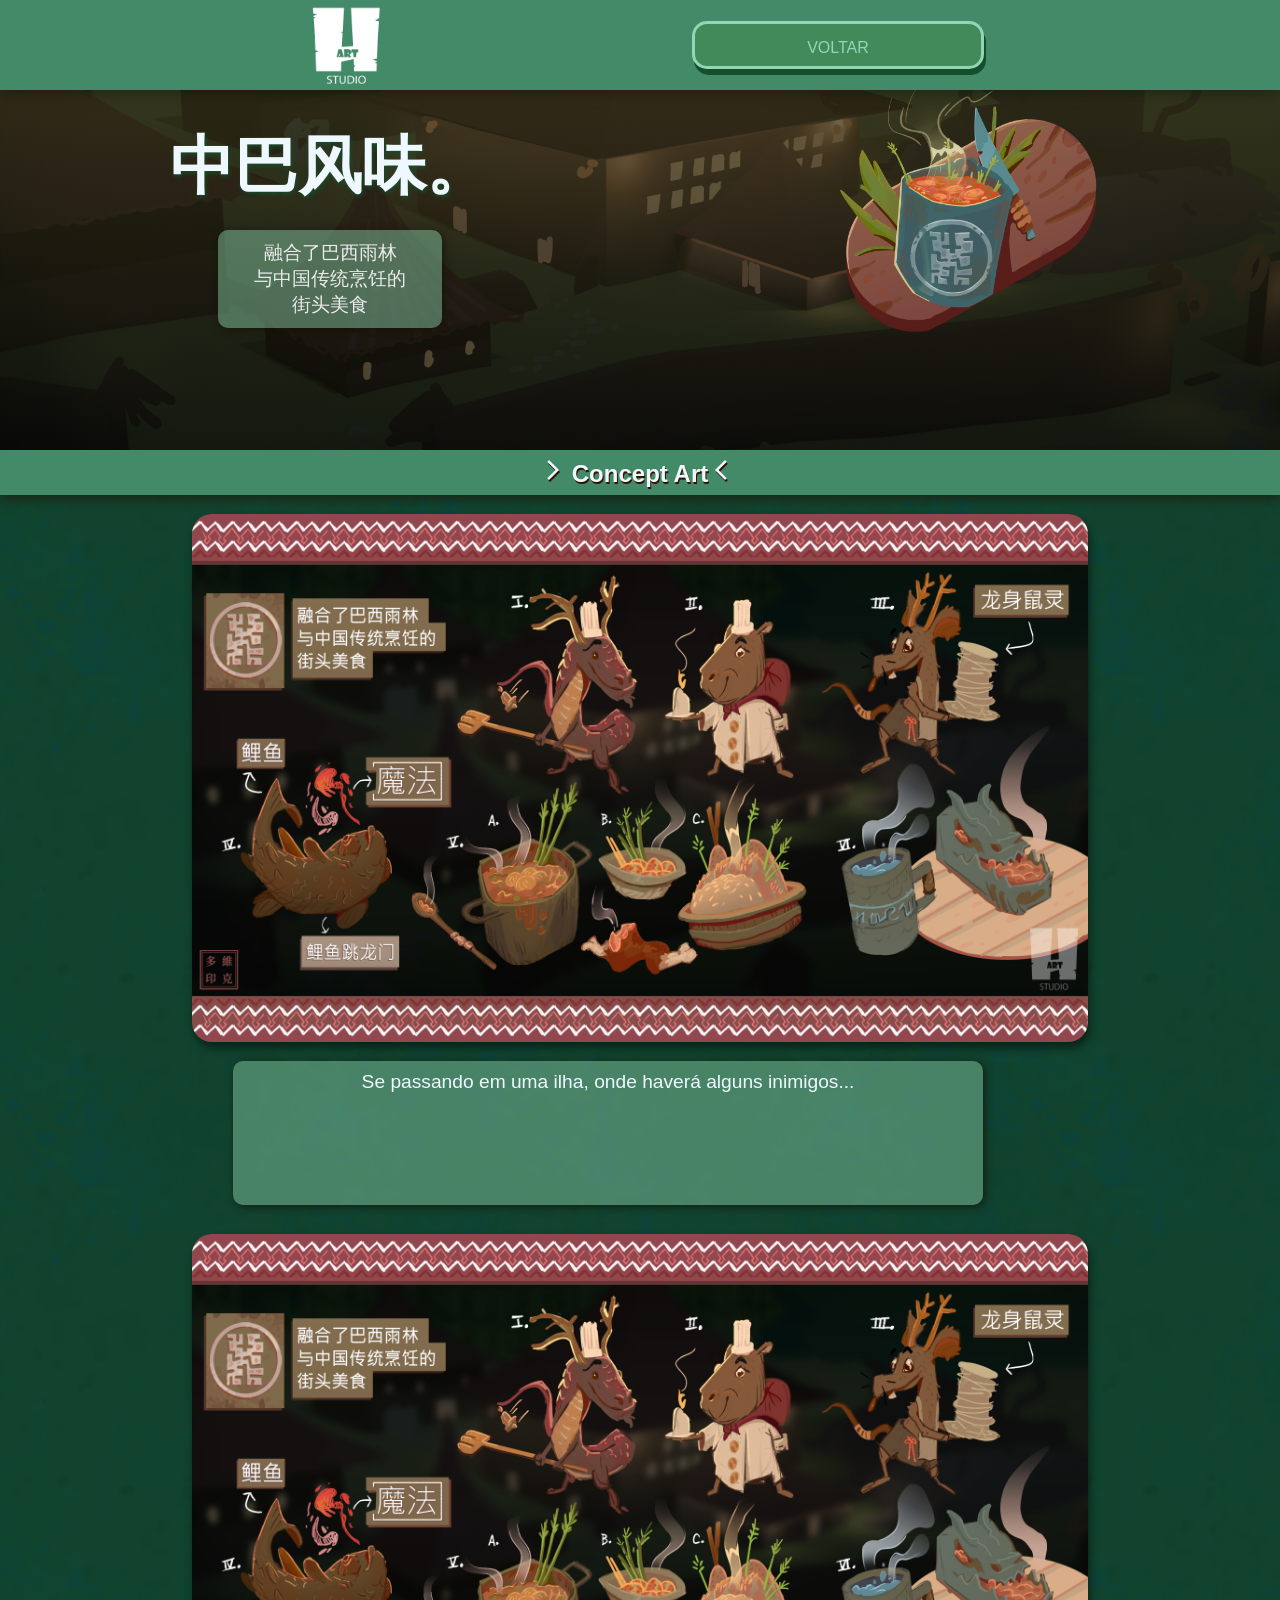
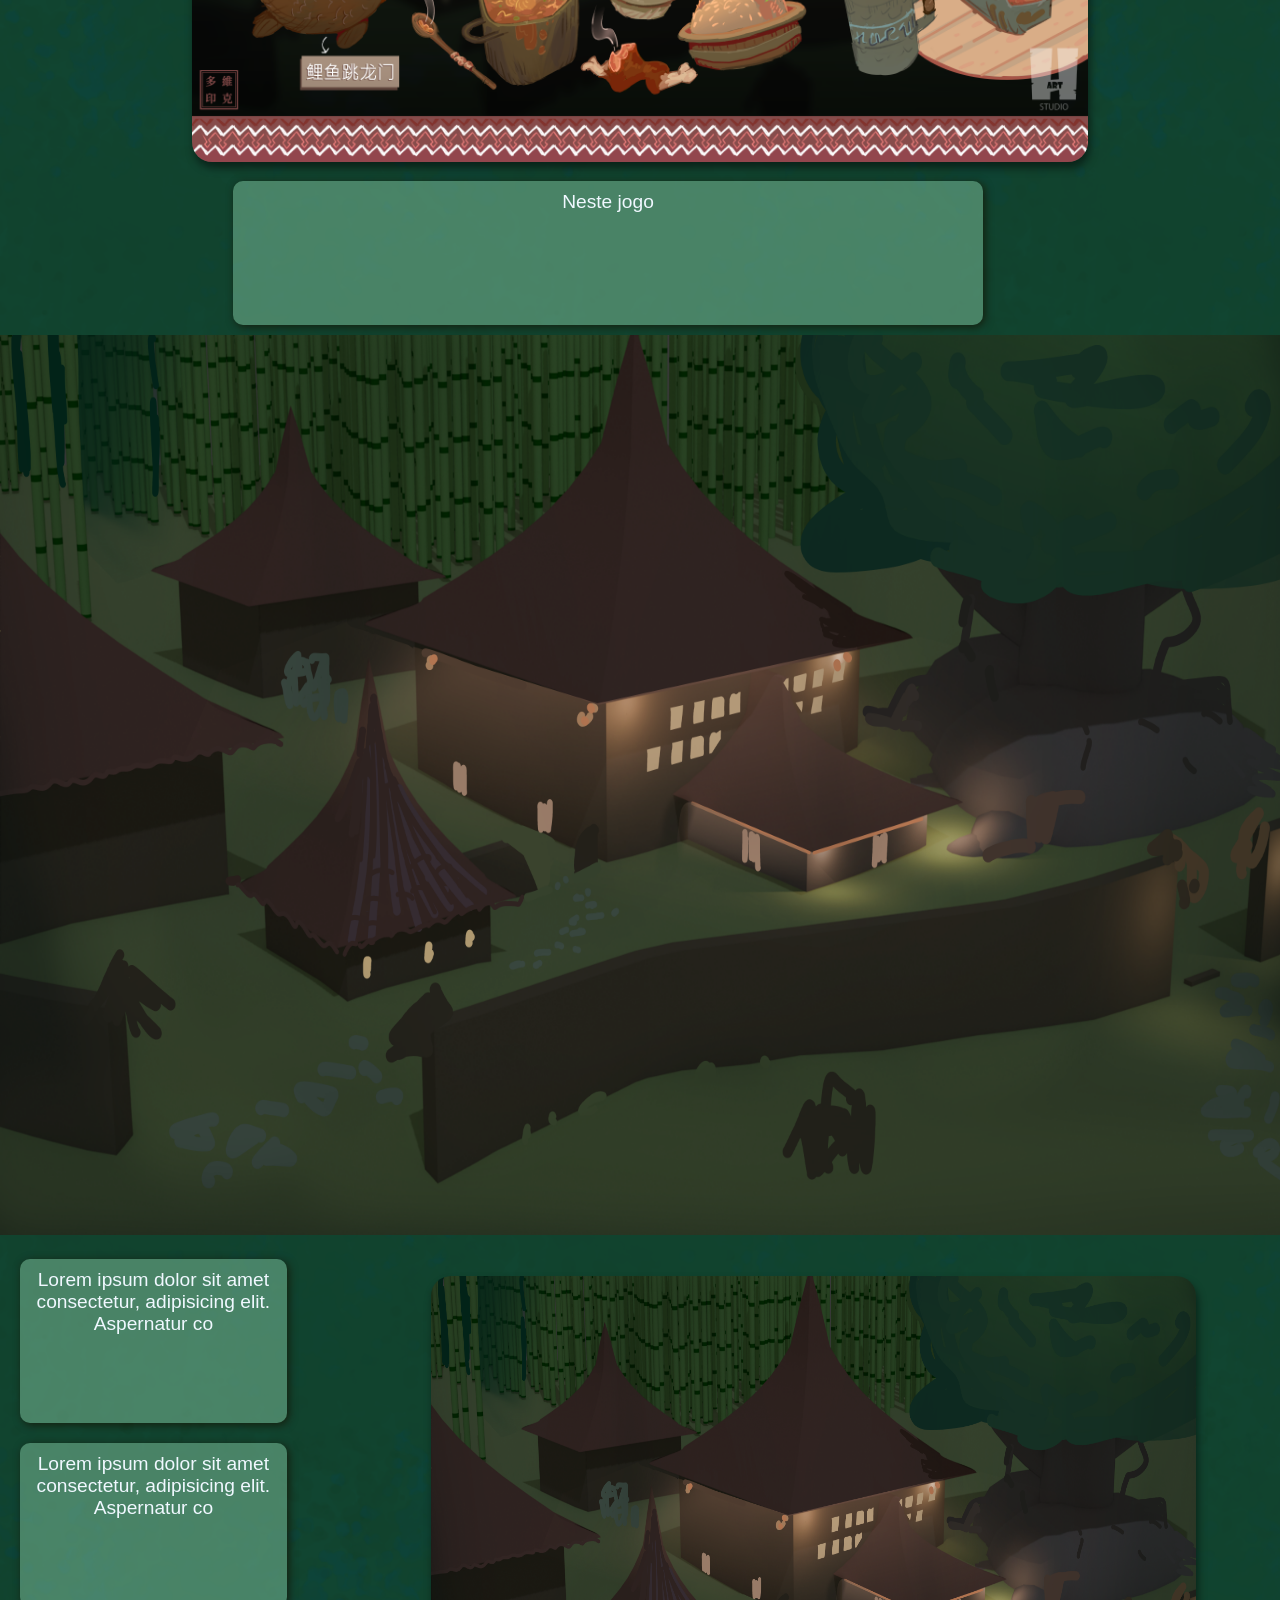
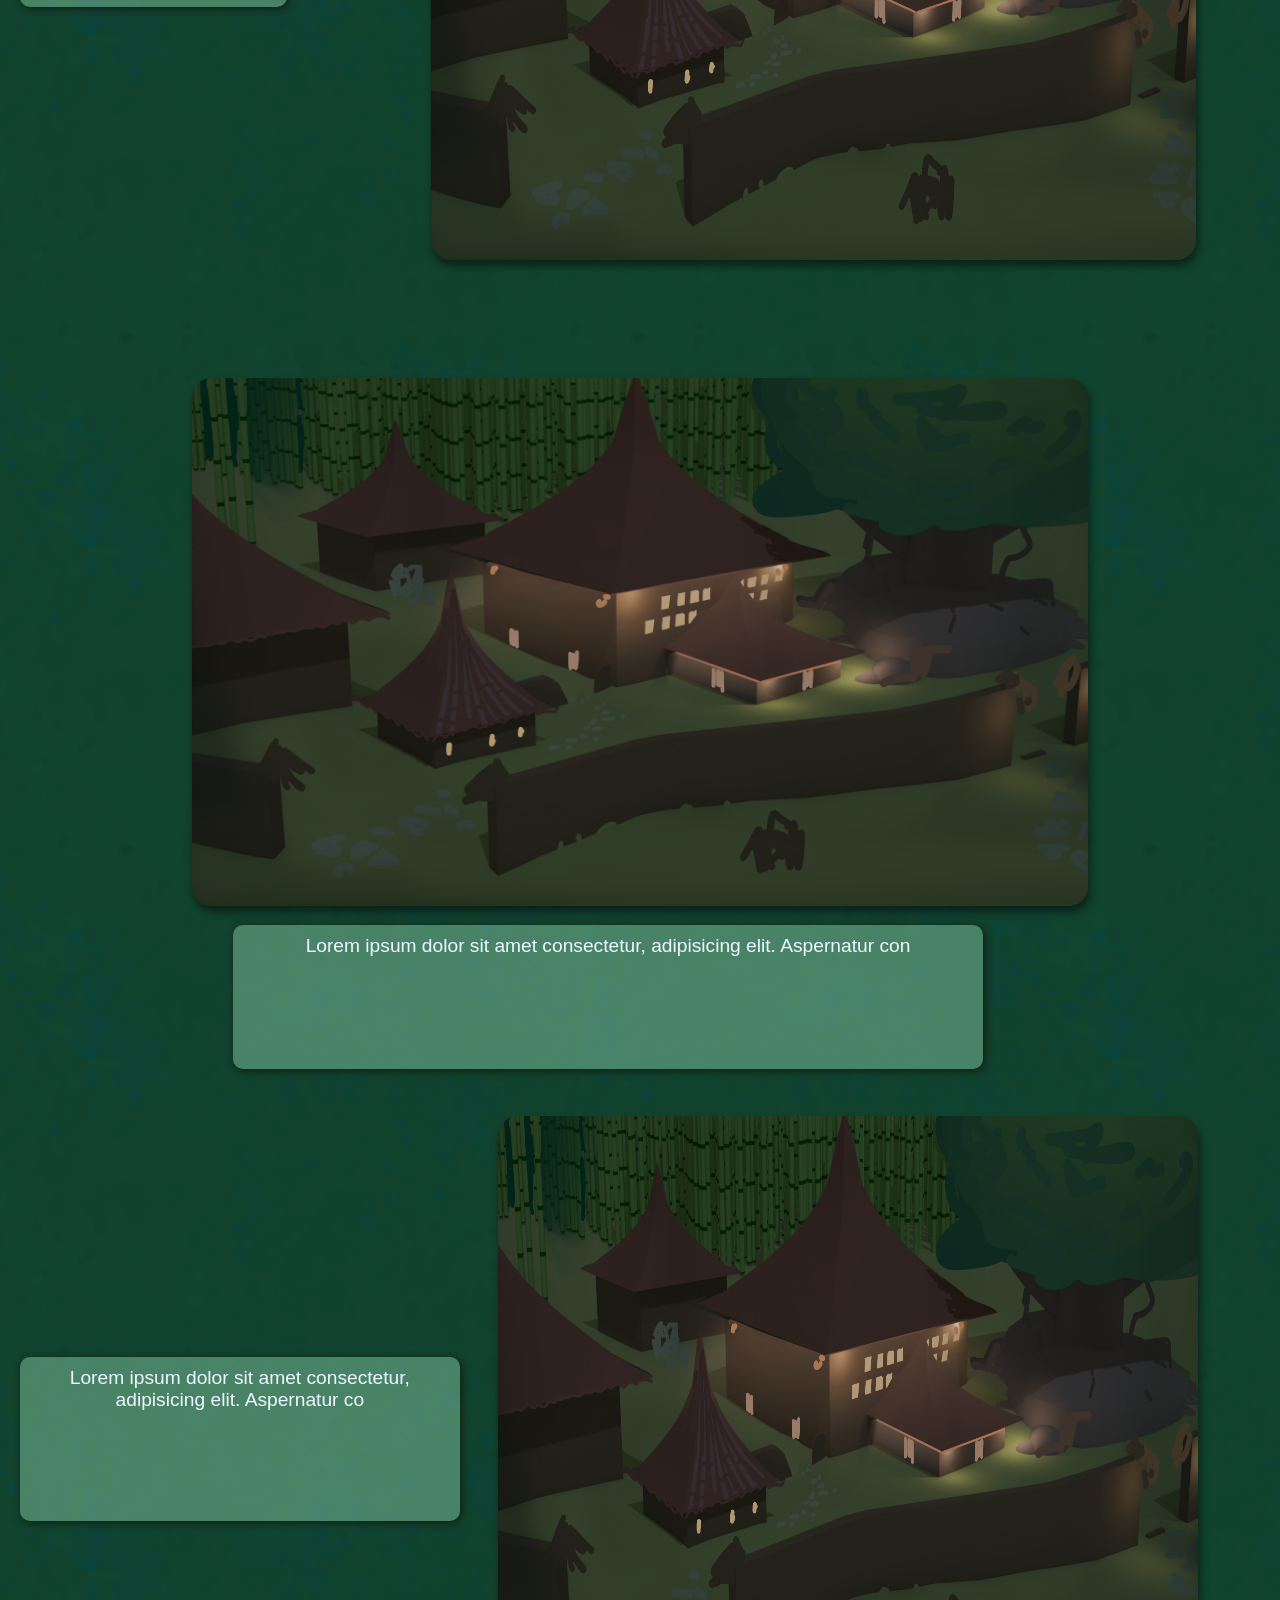
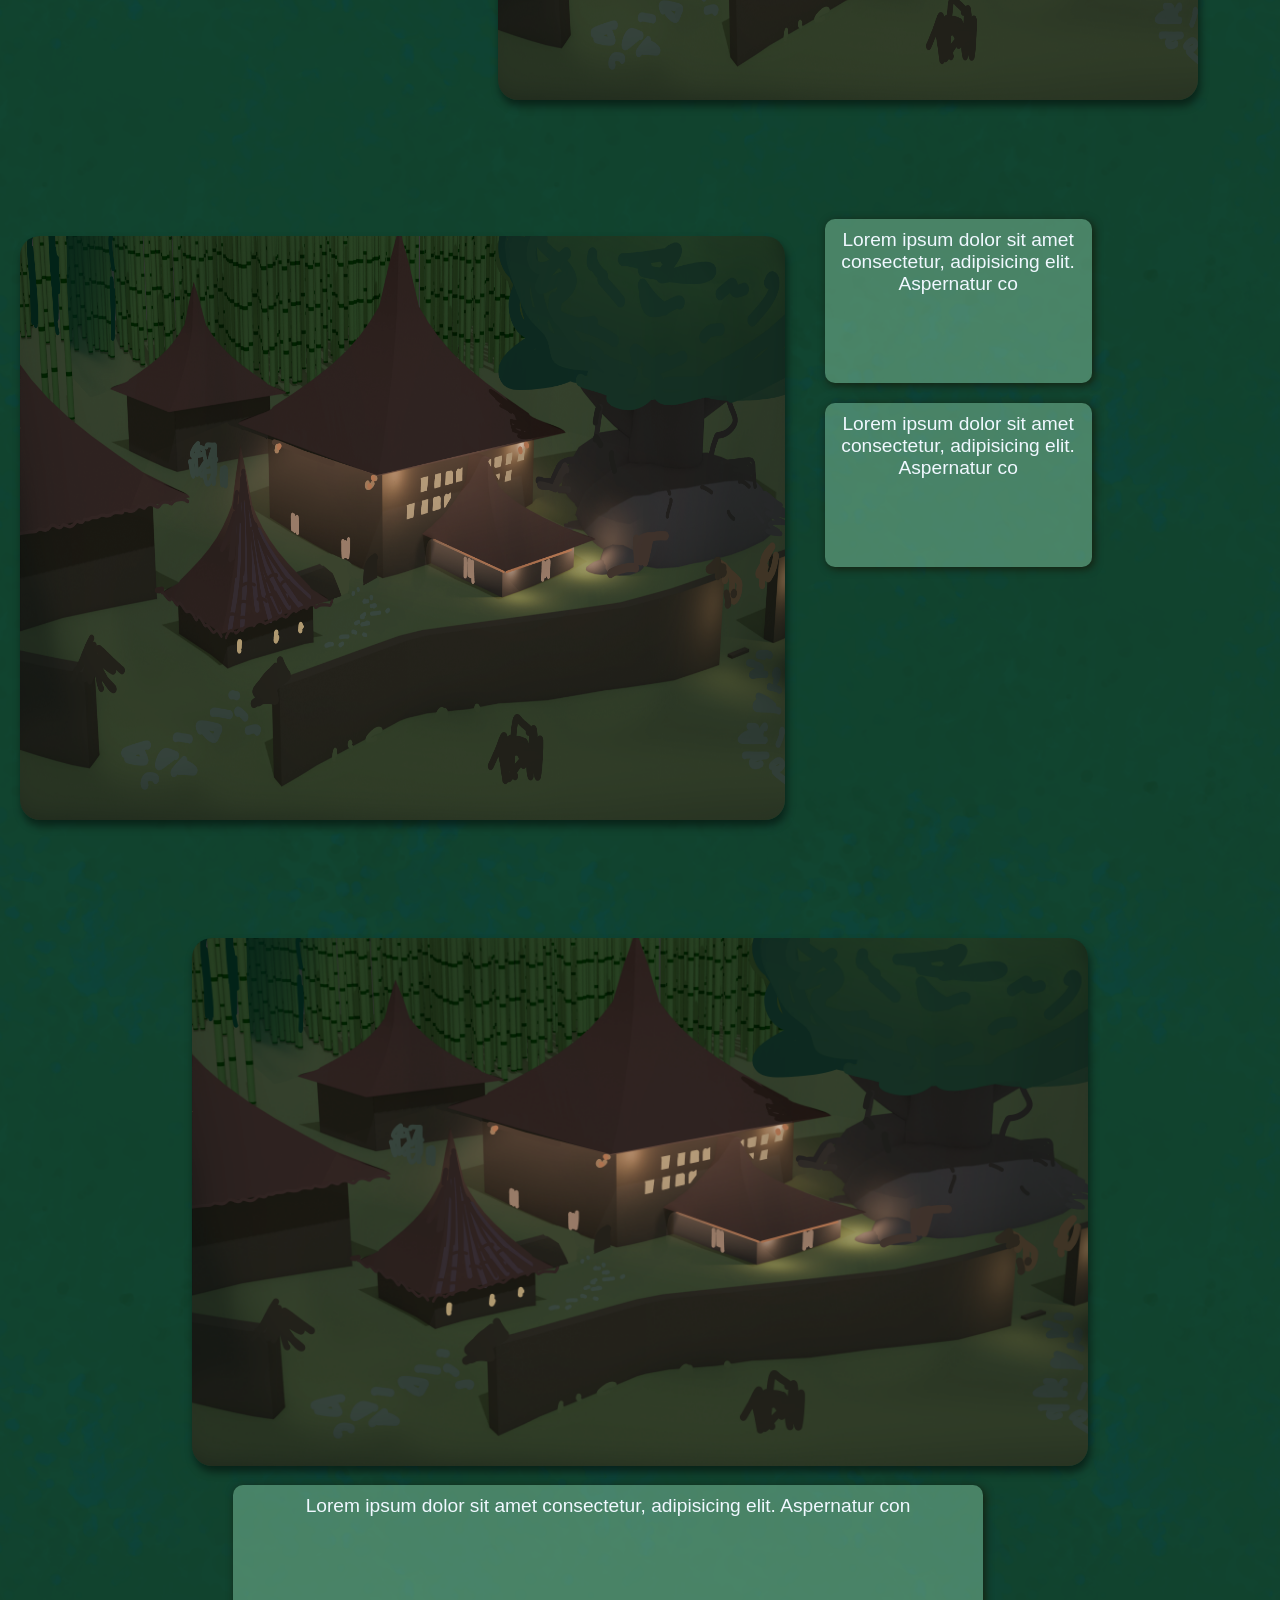
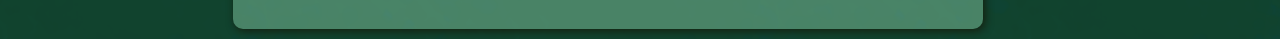
==== commit bd45f708: "..." ====
--- a/html/PagBR-CN.html
+++ b/html/PagBR-CN.html
@@ -52,9 +52,15 @@
 
     <section class="vertical-section">
         <div class="img-div">
+            <img src="../media/concept/BR-CN/3.png" alt="">
+        </div>
+        <p>Neste jogo</p>
+    </section>
+
+    <section class="full-img-sec">
+        <div>
             <img src="../media/concept/BR-CN/1.png" alt="">
         </div>
-        <p>Neste jogo</p>
     </section>
 
     <section class="horizontal-section">
--- a/css/BR-CN.css
+++ b/css/BR-CN.css
@@ -74,7 +74,21 @@
     box-shadow: 2px 2px 8px rgba(22, 15, 1, 0.705);
 }
 
-
+.full-img-sec {
+    height: auto;
+    width: 100vw;
+}
+
+.full-img-sec img {
+    align-self: center;
+    justify-self: center;
+    background-size: cover;
+    background-position: bottom;
+    height: 100vh;
+    width: 100vw;
+    max-width: 100%;
+    min-height: 20vh;
+}
 
 .logo-div {
     display: flex;
@@ -125,6 +139,7 @@
     color: aliceblue;
     box-shadow: 4px 10px 0px var(--cor-botao-sombra);
 }
+
 section.section-apresentation {
     
     height: 50vh;
@@ -228,39 +243,45 @@
 /*QUANDO FICAR PEQUENA*/
 @media (max-width: 1080px) {
     
-.logo-img-intro img {
-    height: 200px;
-    width: 200px;
-        
-}
-
-section.section-apresentation {
-    
-    height: 70vh;
-
-}
-
-section.section-apresentation p {
-    
-    height: 10vh;
-
-}
-    
-
-    section p {
-        font-size: .9em;
-        margin: 10px;
+    .logo-img-intro img {
+        height: 200px;
+        width: 200px;
+            
+    }
+
+    .full-img-sec {
+        height: 30vh;
+        padding-bottom: 0;
+    }
+
+    .full-img-sec img {
+        height: 30vh;
+        background-size: cover;
+        object-fit: cover;
+
+    }
+
+    .section-separacao {
+        height: 50px;
     }
 
     section.section-apresentation {
         flex-flow: column-reverse nowrap;
         align-content: flex-start;
         justify-content: flex-start;
-        
+        height: 70vh;
+
     }
 
     section.section-apresentation p {
         font-size: 0.8em;
+        height: auto;
+    }
+    
+    section p {
+        height: auto;
+        font-size: .9em;
+        margin: 10px;
     }
 
     .logo-div {
@@ -277,16 +298,18 @@
         justify-items: space-around;
     }
 
+    .horizontal-section p {
+        height: auto;
+    }
+
+    .vertical-section p {
+        height: auto;
+    }
+
     .horizontal-section div {
         display: flex;
         flex-flow: row nowrap;
     }
-
-    .horizontal-section p {
-        height: 75%;
-    }
-
-    
 
     
 }
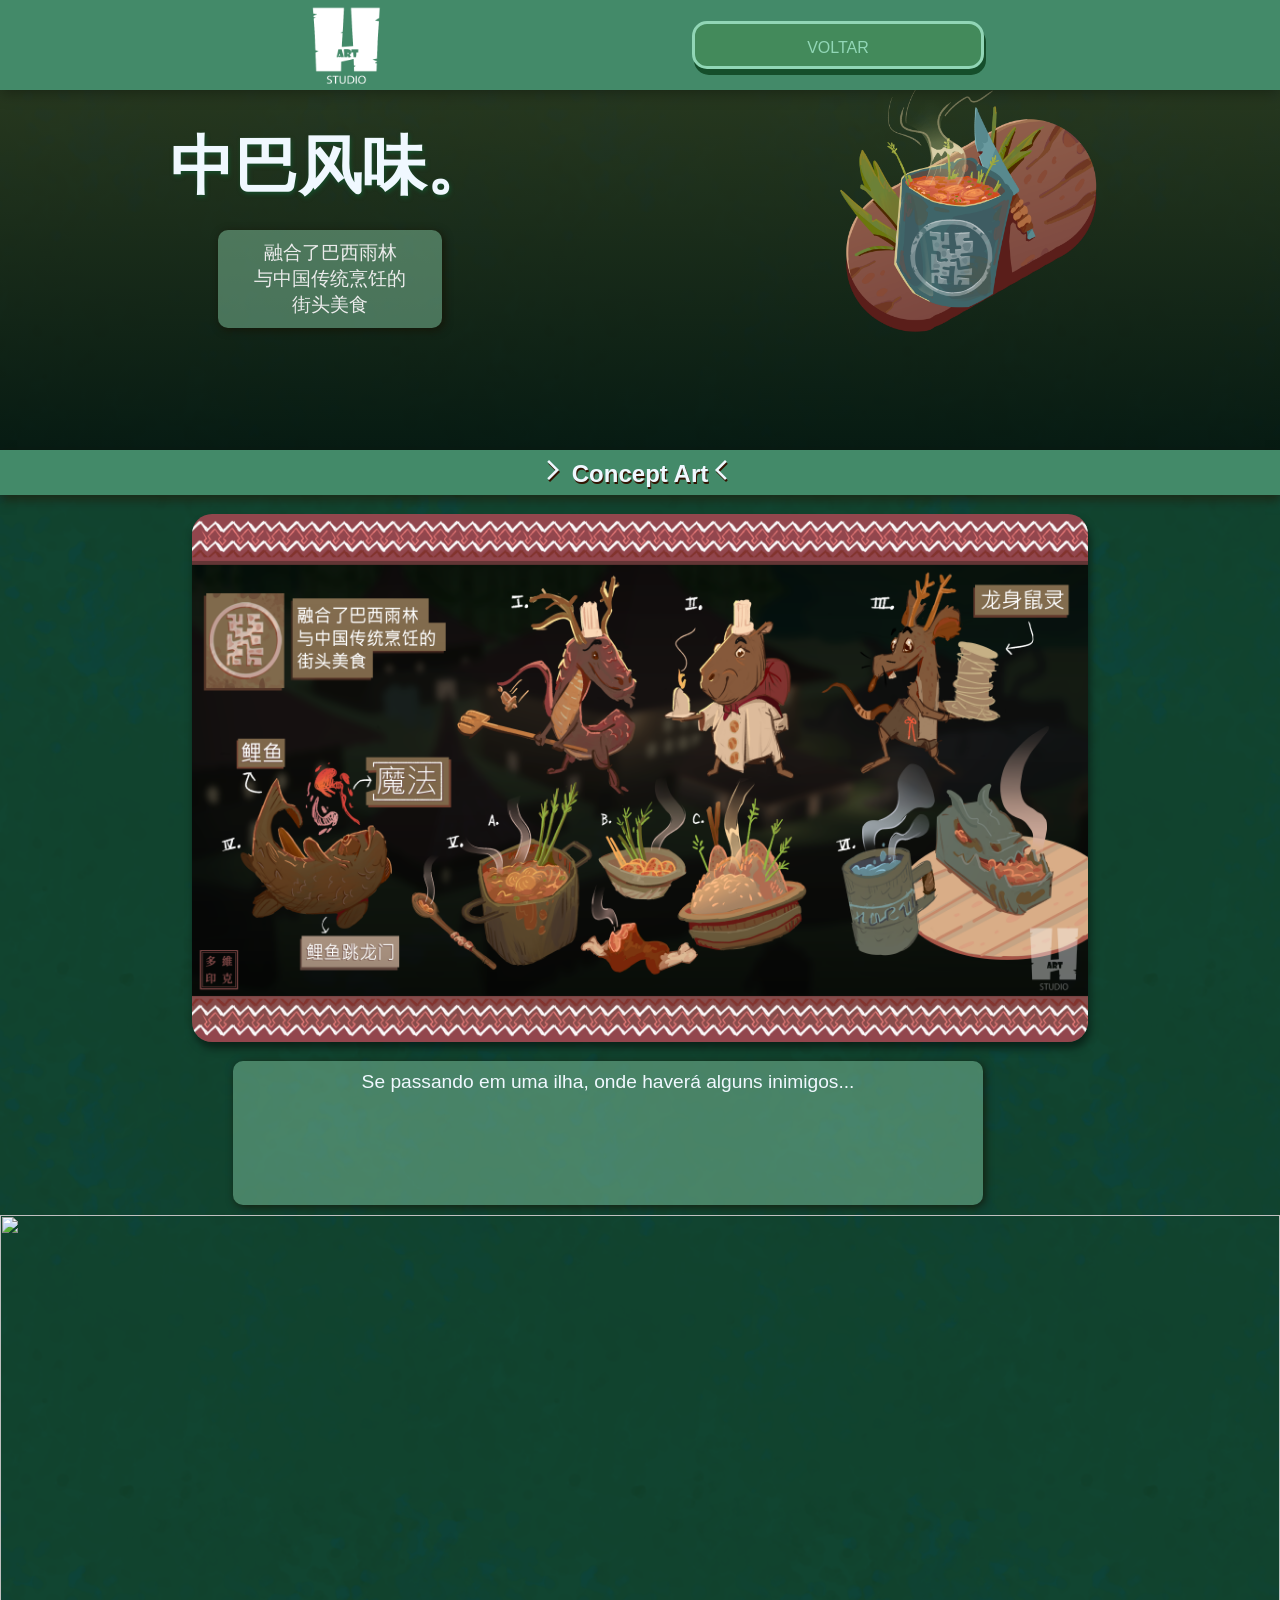
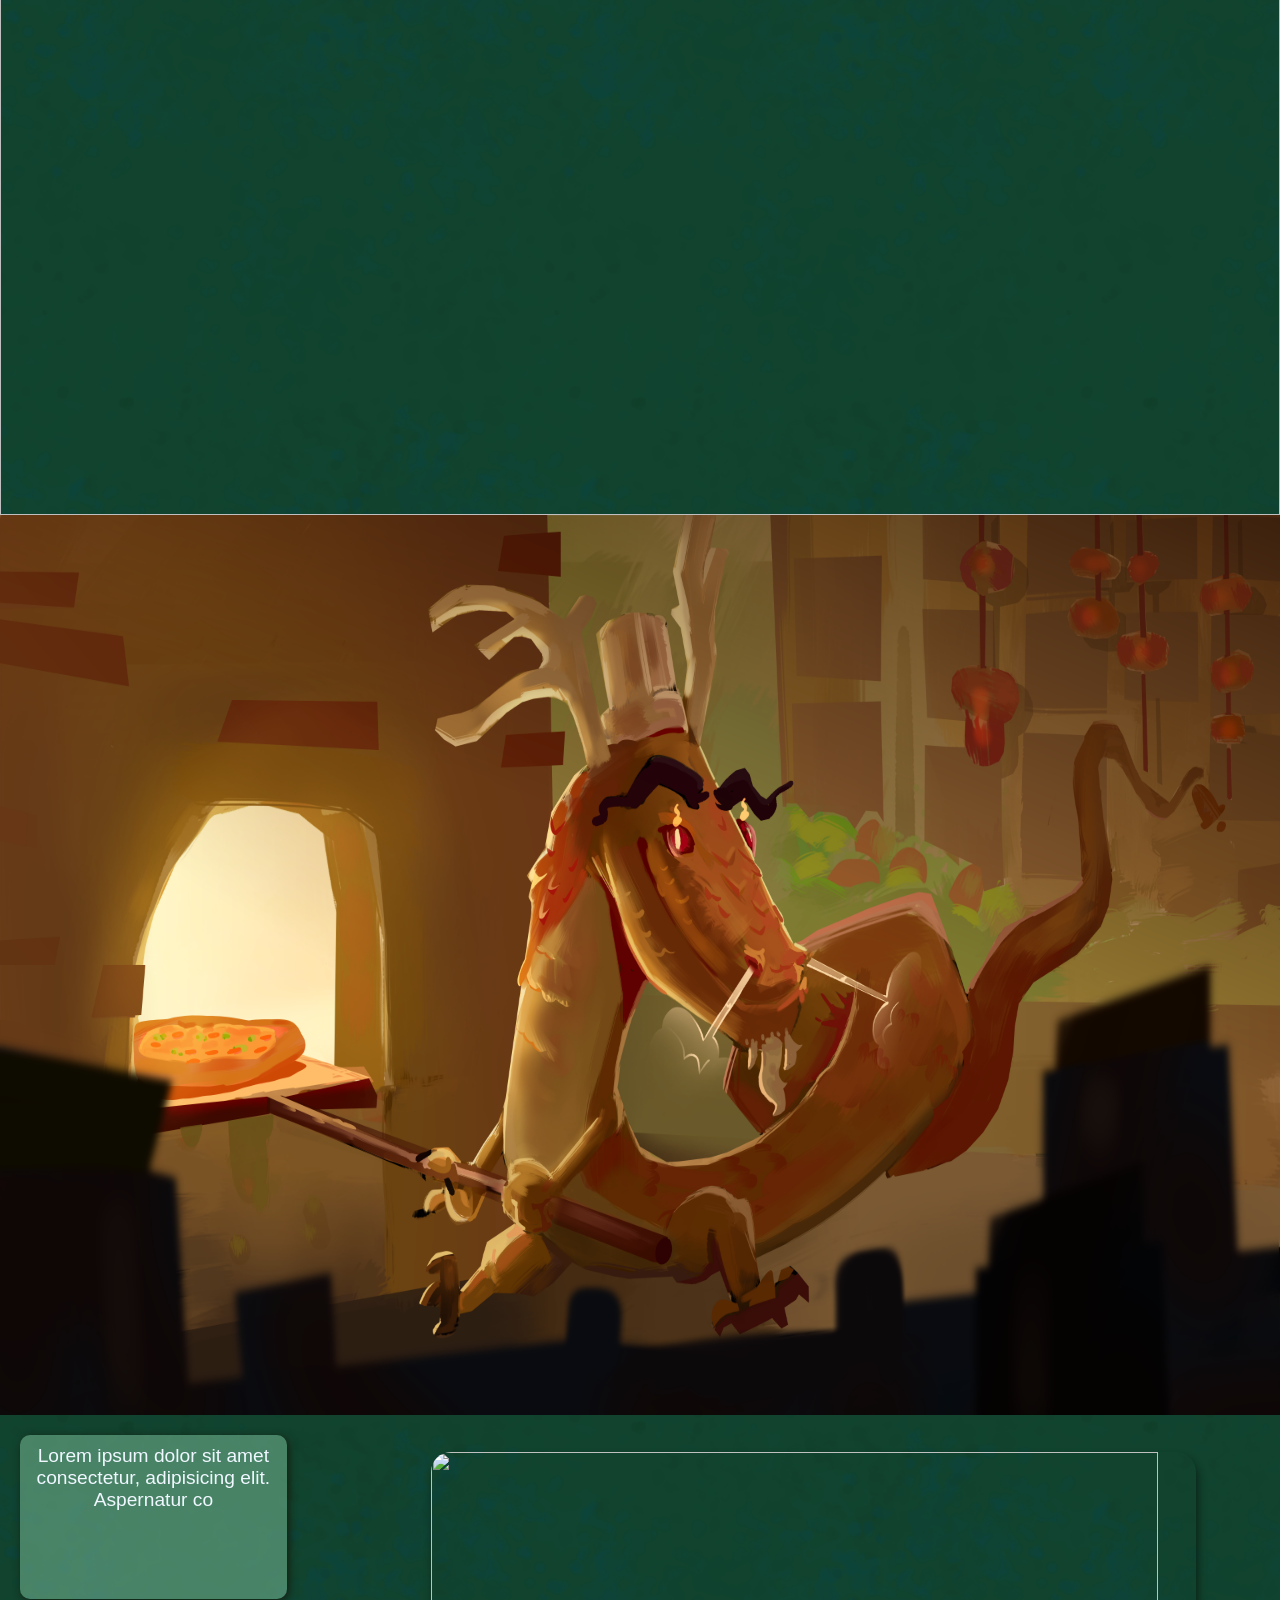
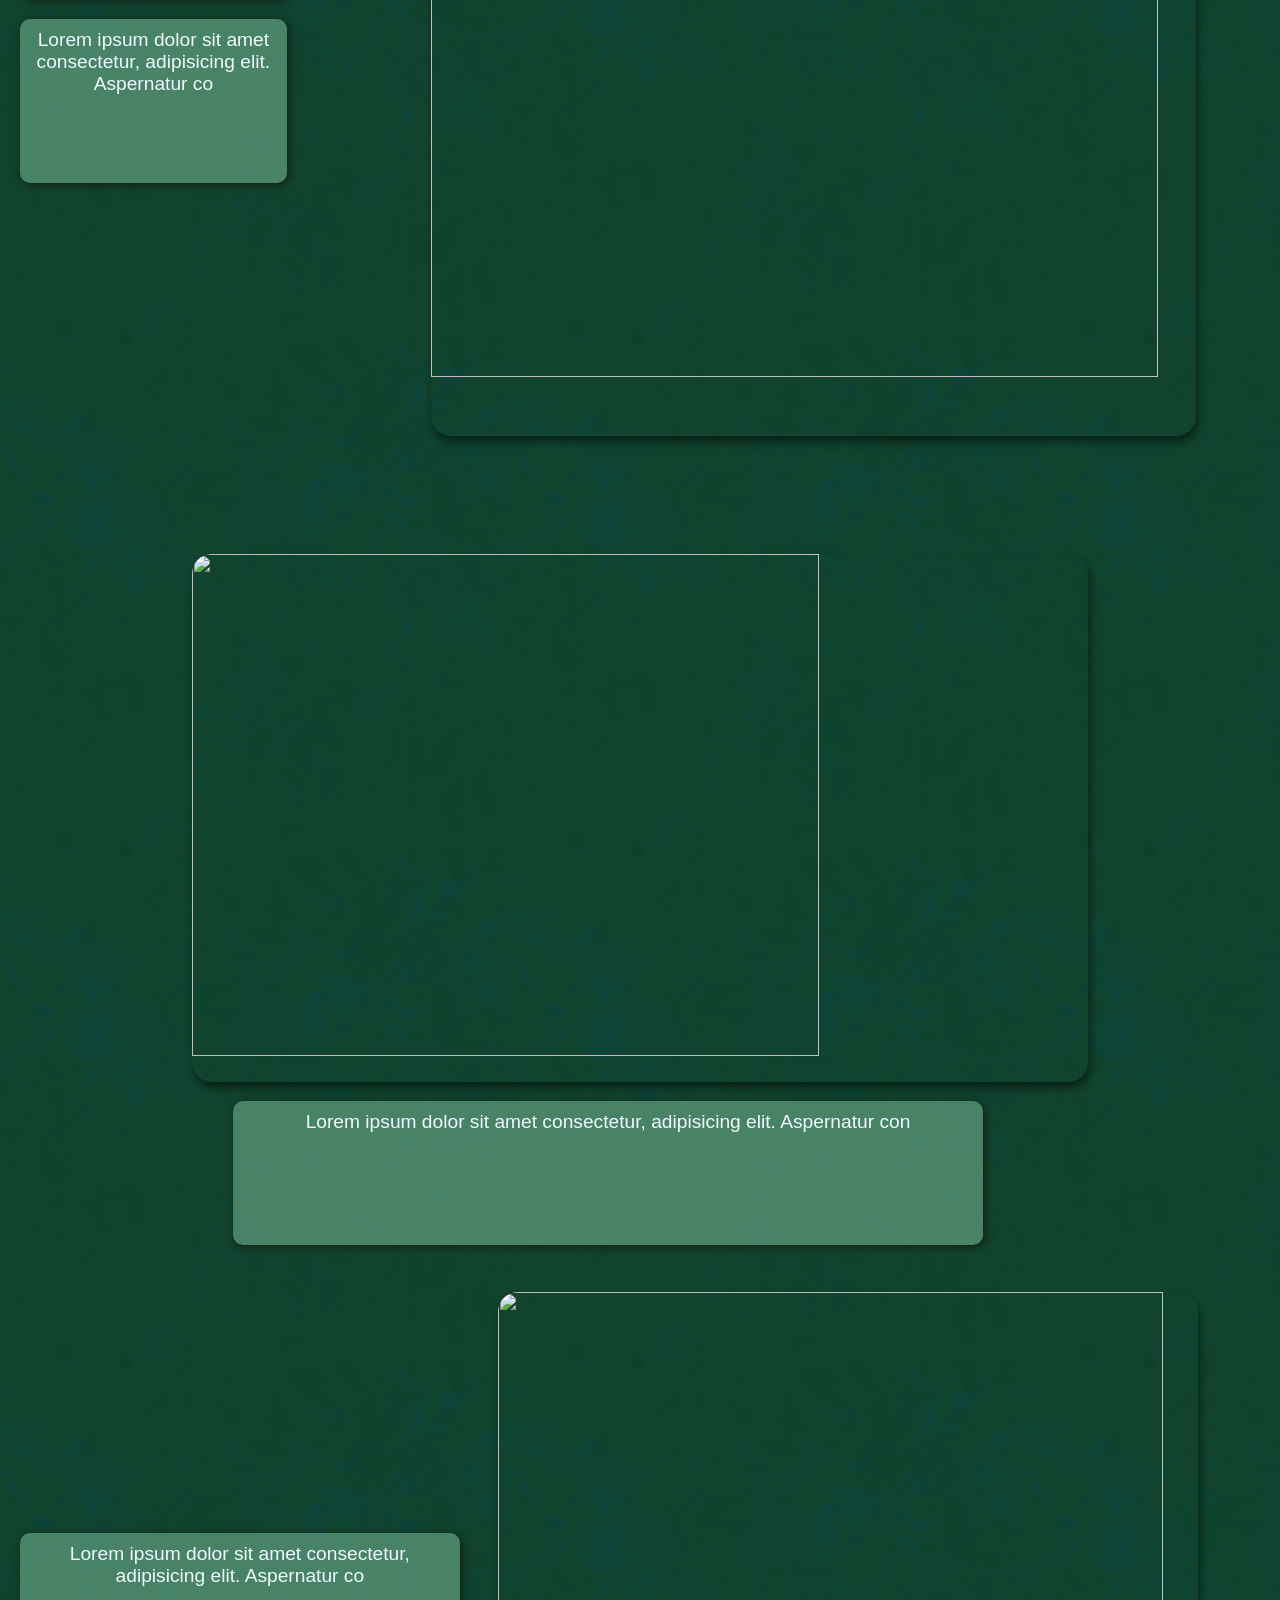
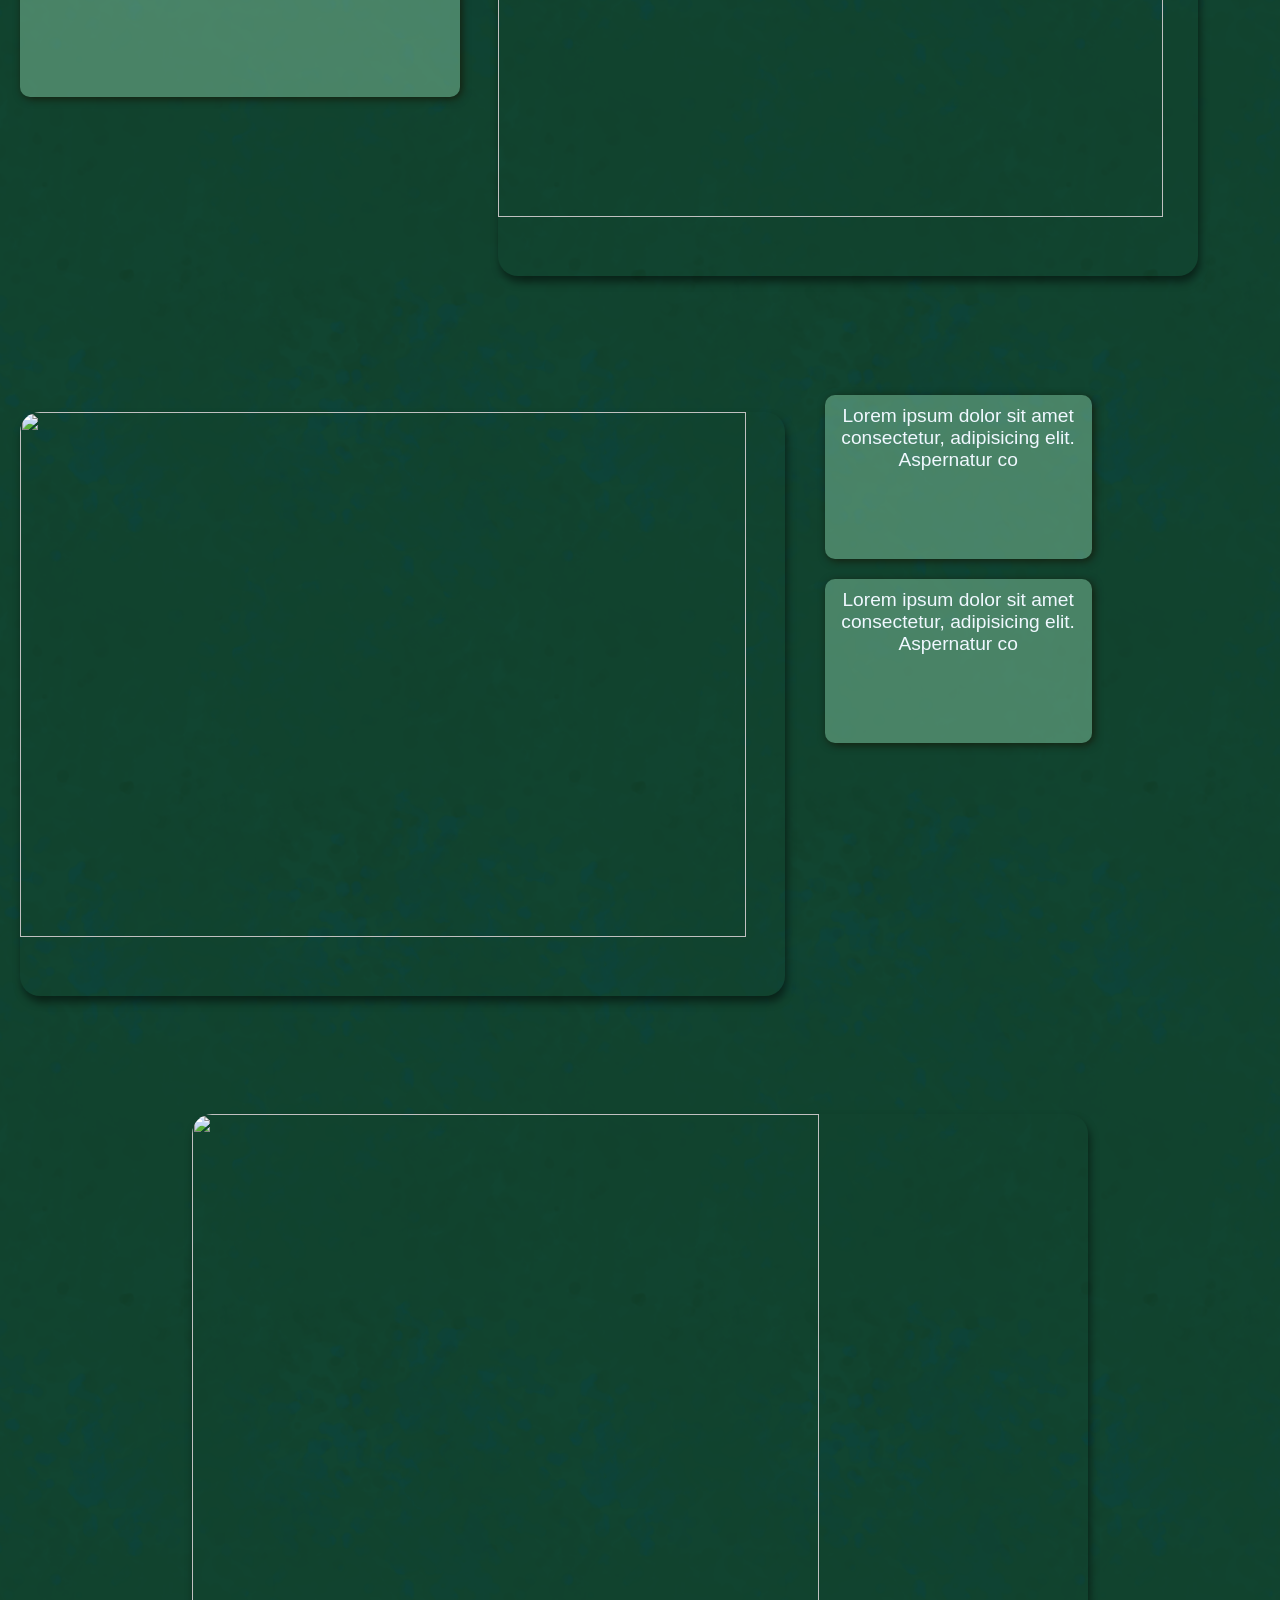
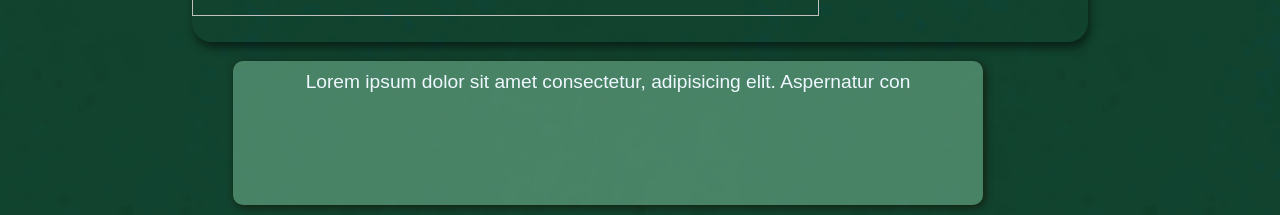
==== commit 727918e6: "..." ====
--- a/html/PagBR-CN.html
+++ b/html/PagBR-CN.html
@@ -50,16 +50,15 @@
     
     </section>
 
-    <section class="vertical-section">
-        <div class="img-div">
-            <img src="../media/concept/BR-CN/3.png" alt="">
+    <section class="full-img-sec">
+        <div>
+            <img src="../media/concept/BR-CN/1.png" alt="">
         </div>
-        <p>Neste jogo</p>
     </section>
 
     <section class="full-img-sec">
         <div>
-            <img src="../media/concept/BR-CN/1.png" alt="">
+            <img src="../media/concept/BR-CN/4.png" alt="">
         </div>
     </section>
 
--- a/css/BR-CN.css
+++ b/css/BR-CN.css
@@ -75,7 +75,7 @@
 }
 
 .full-img-sec {
-    height: auto;
+    height: 100%;
     width: 100vw;
 }
 
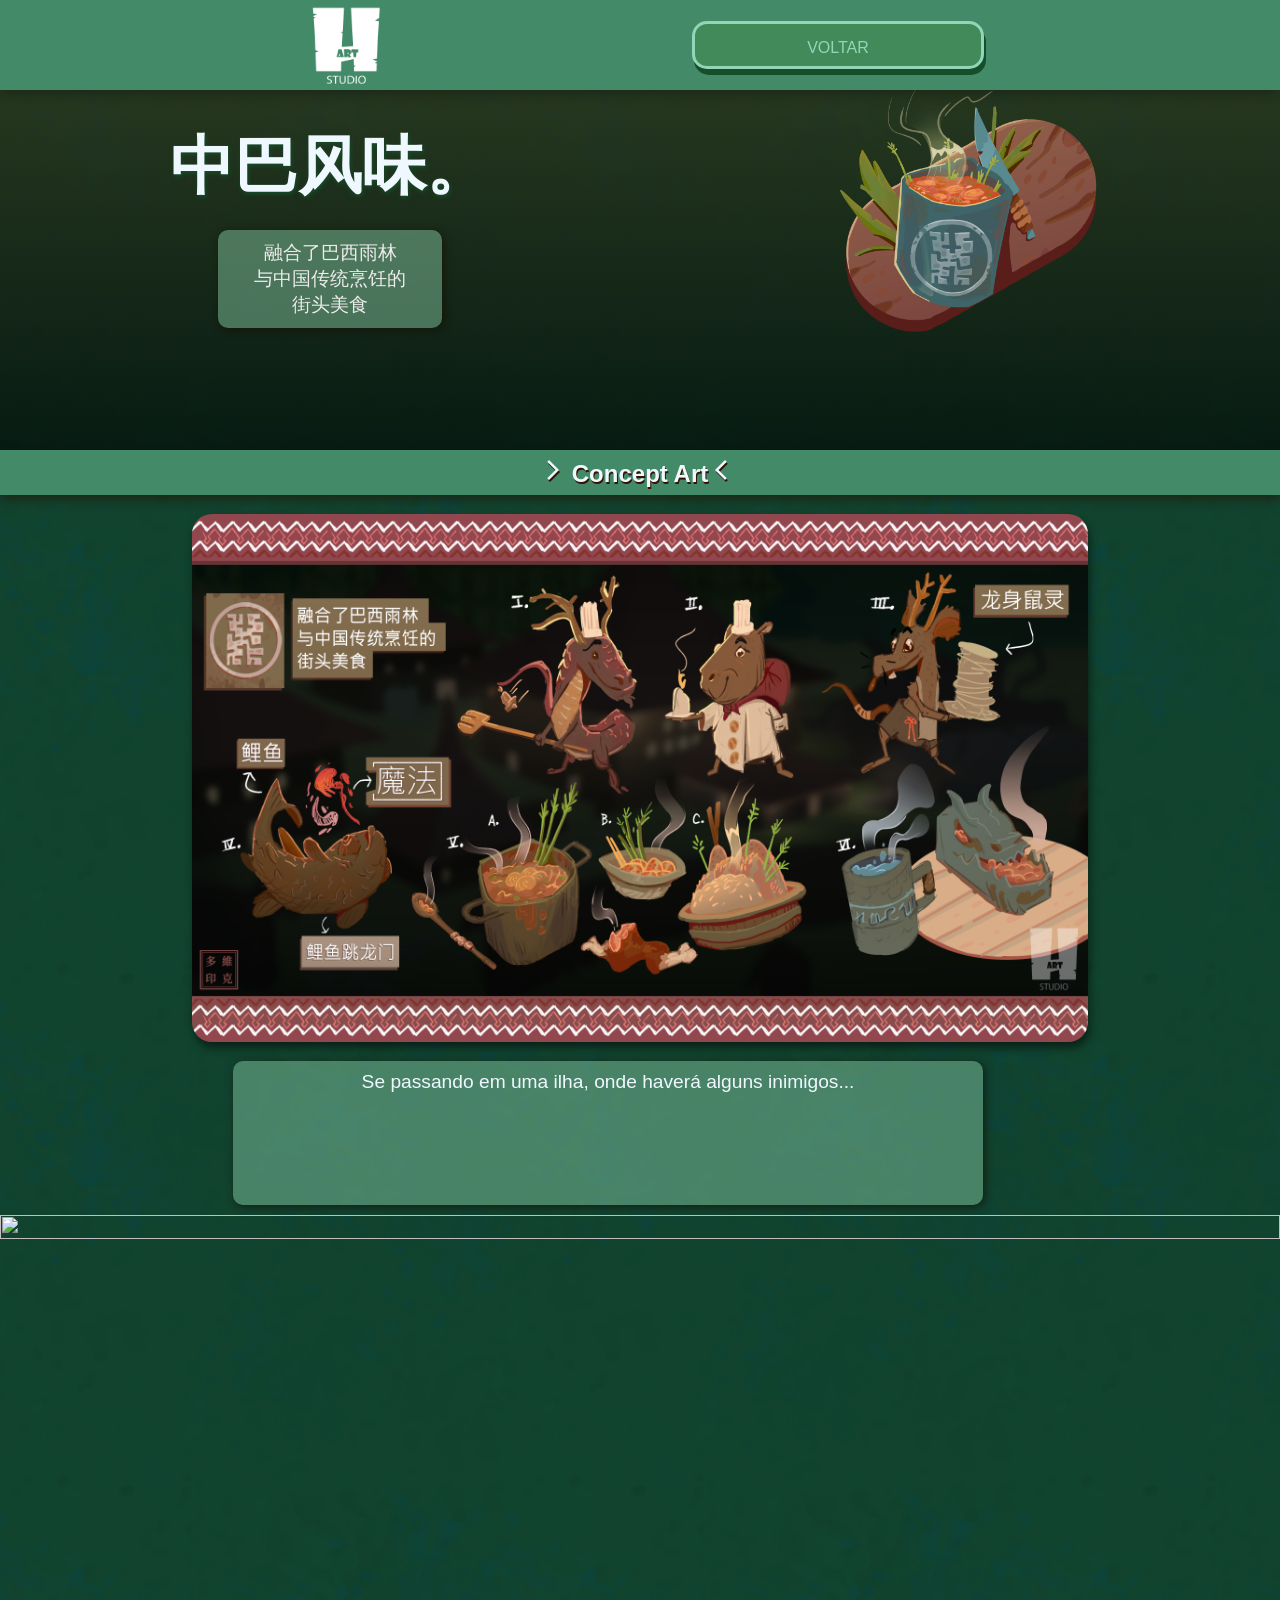
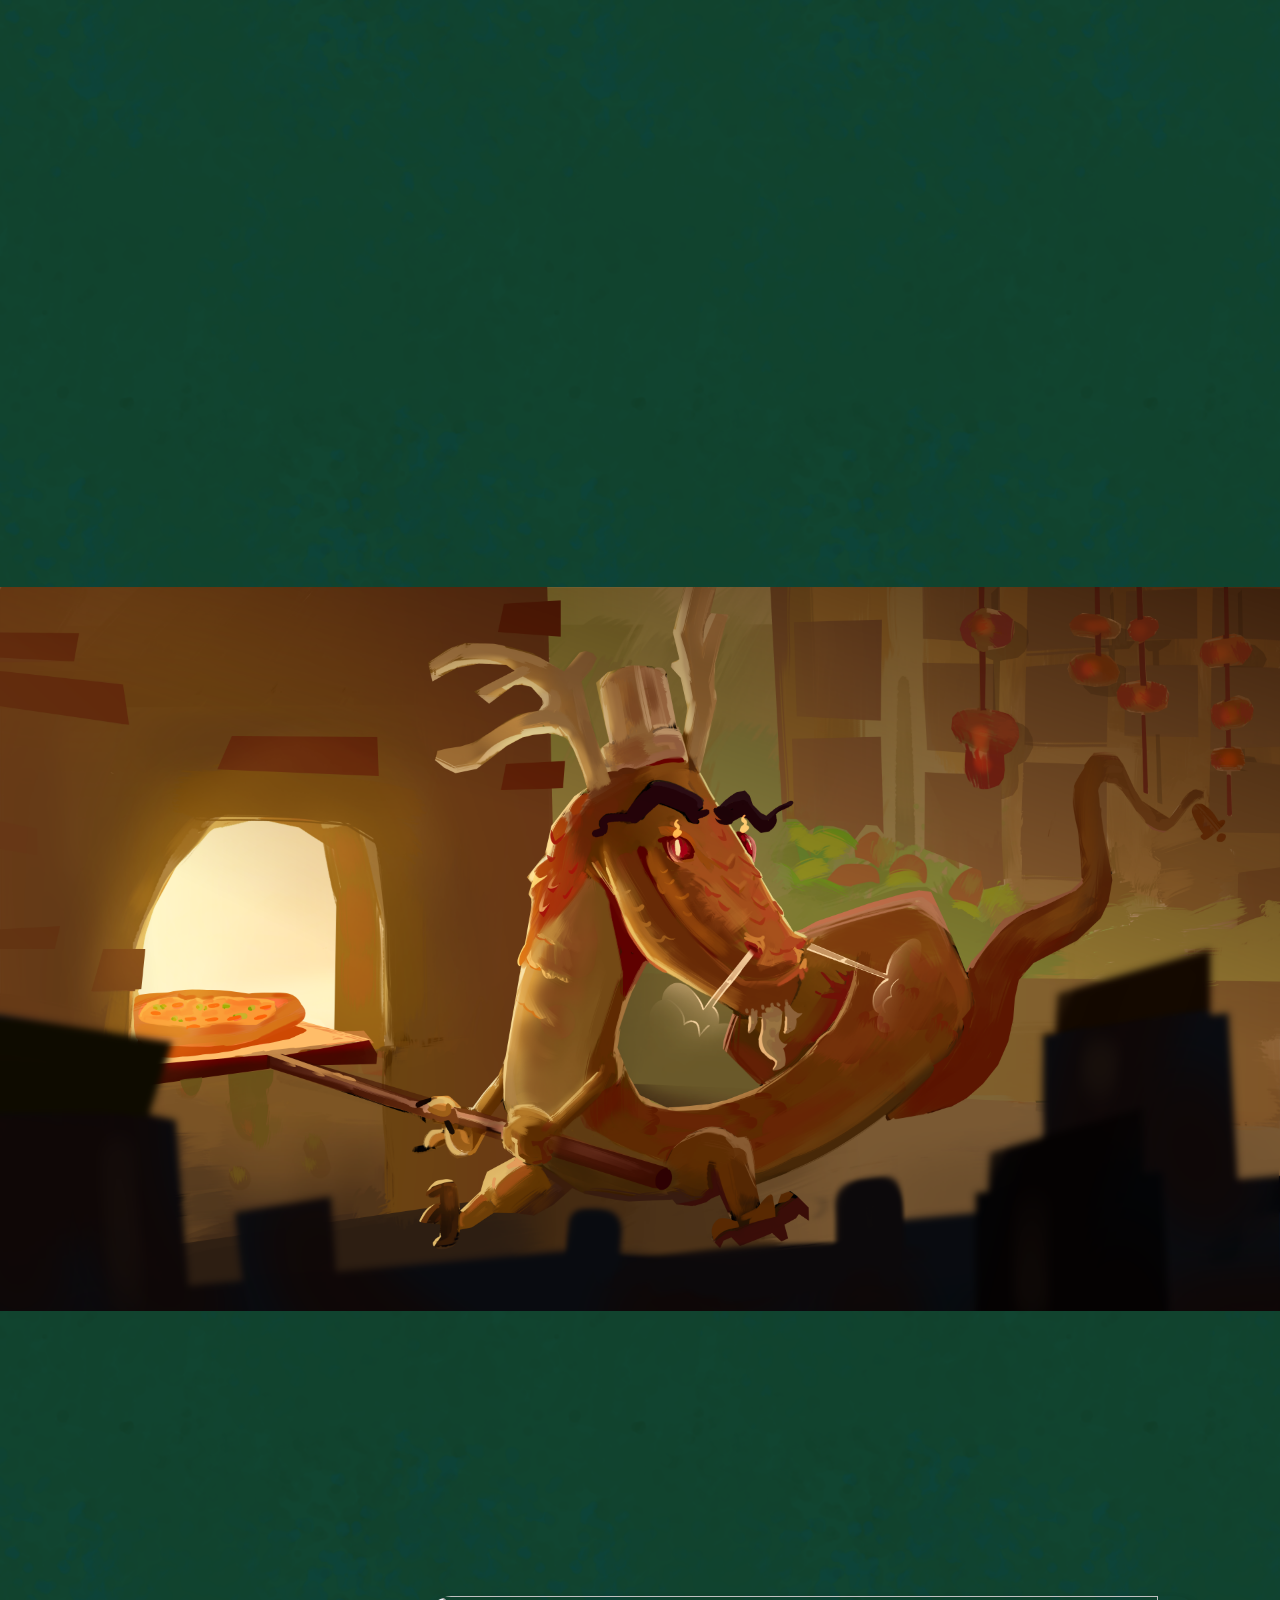
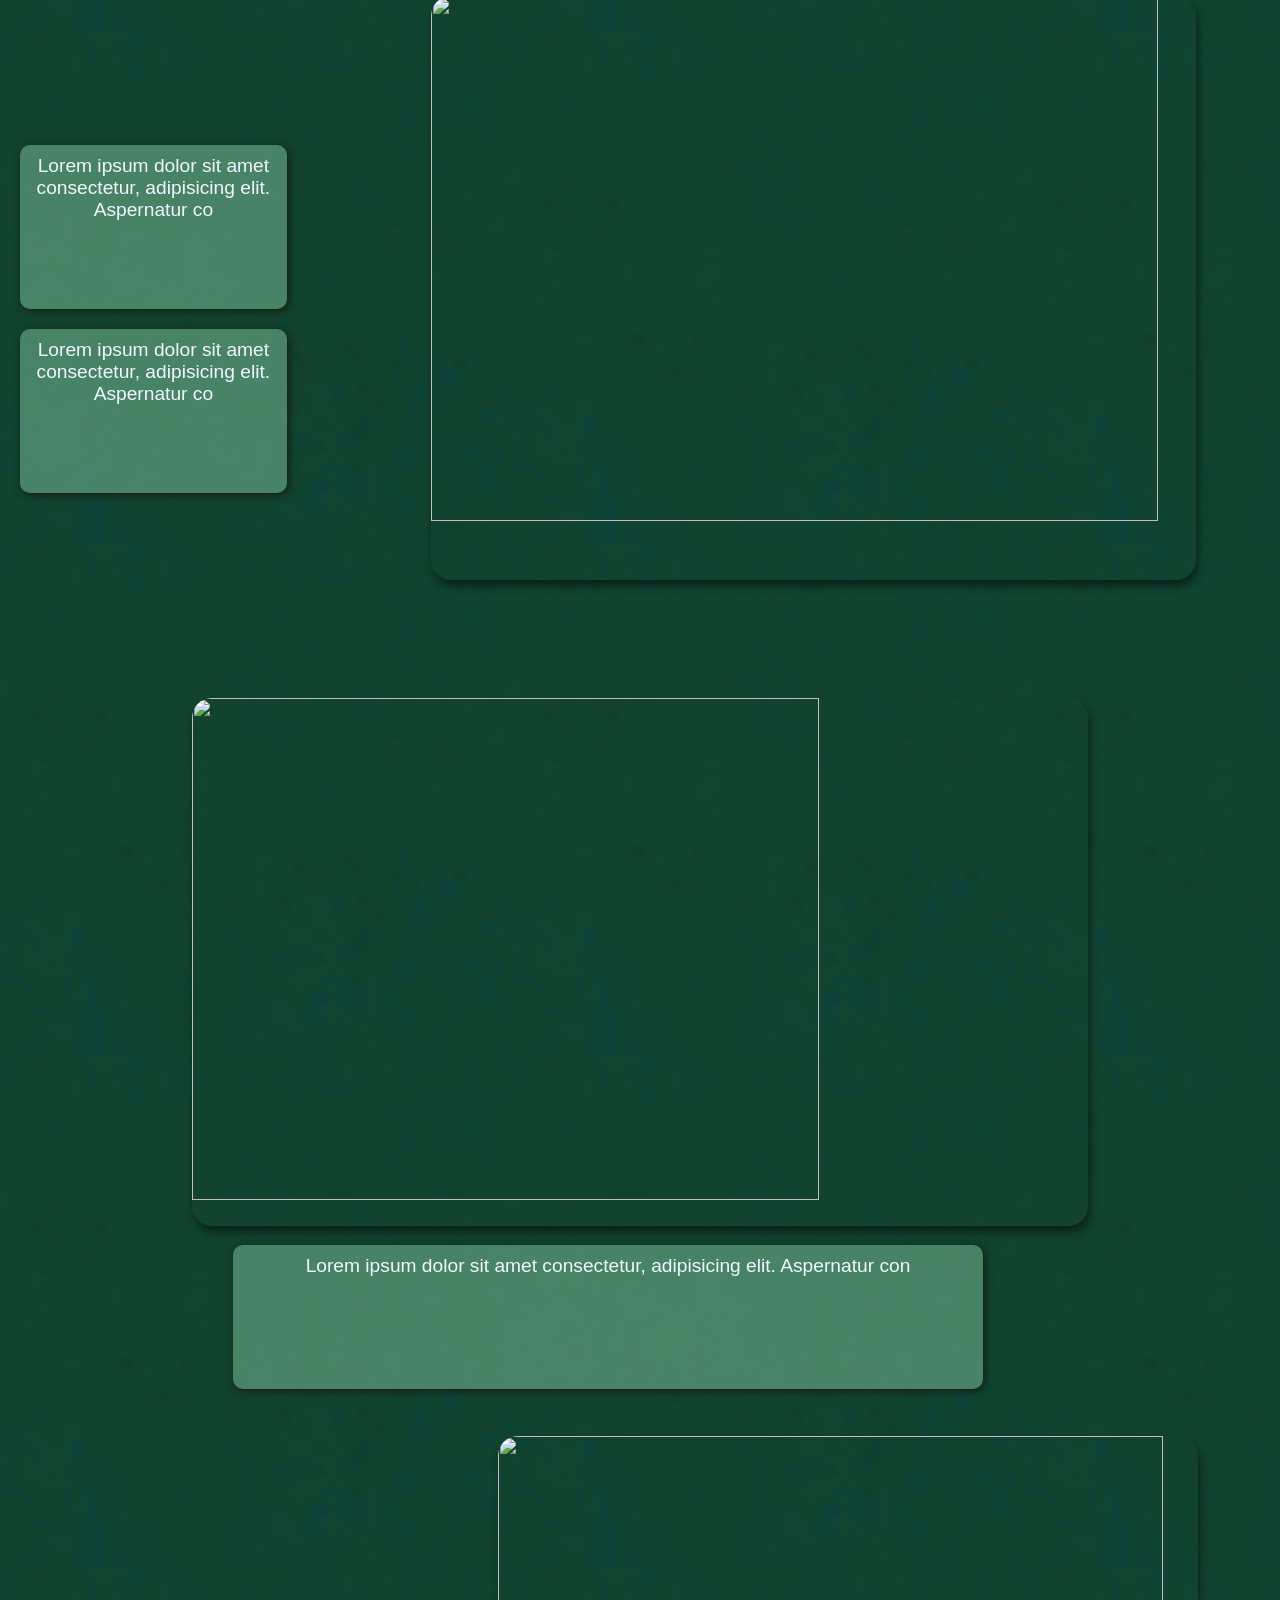
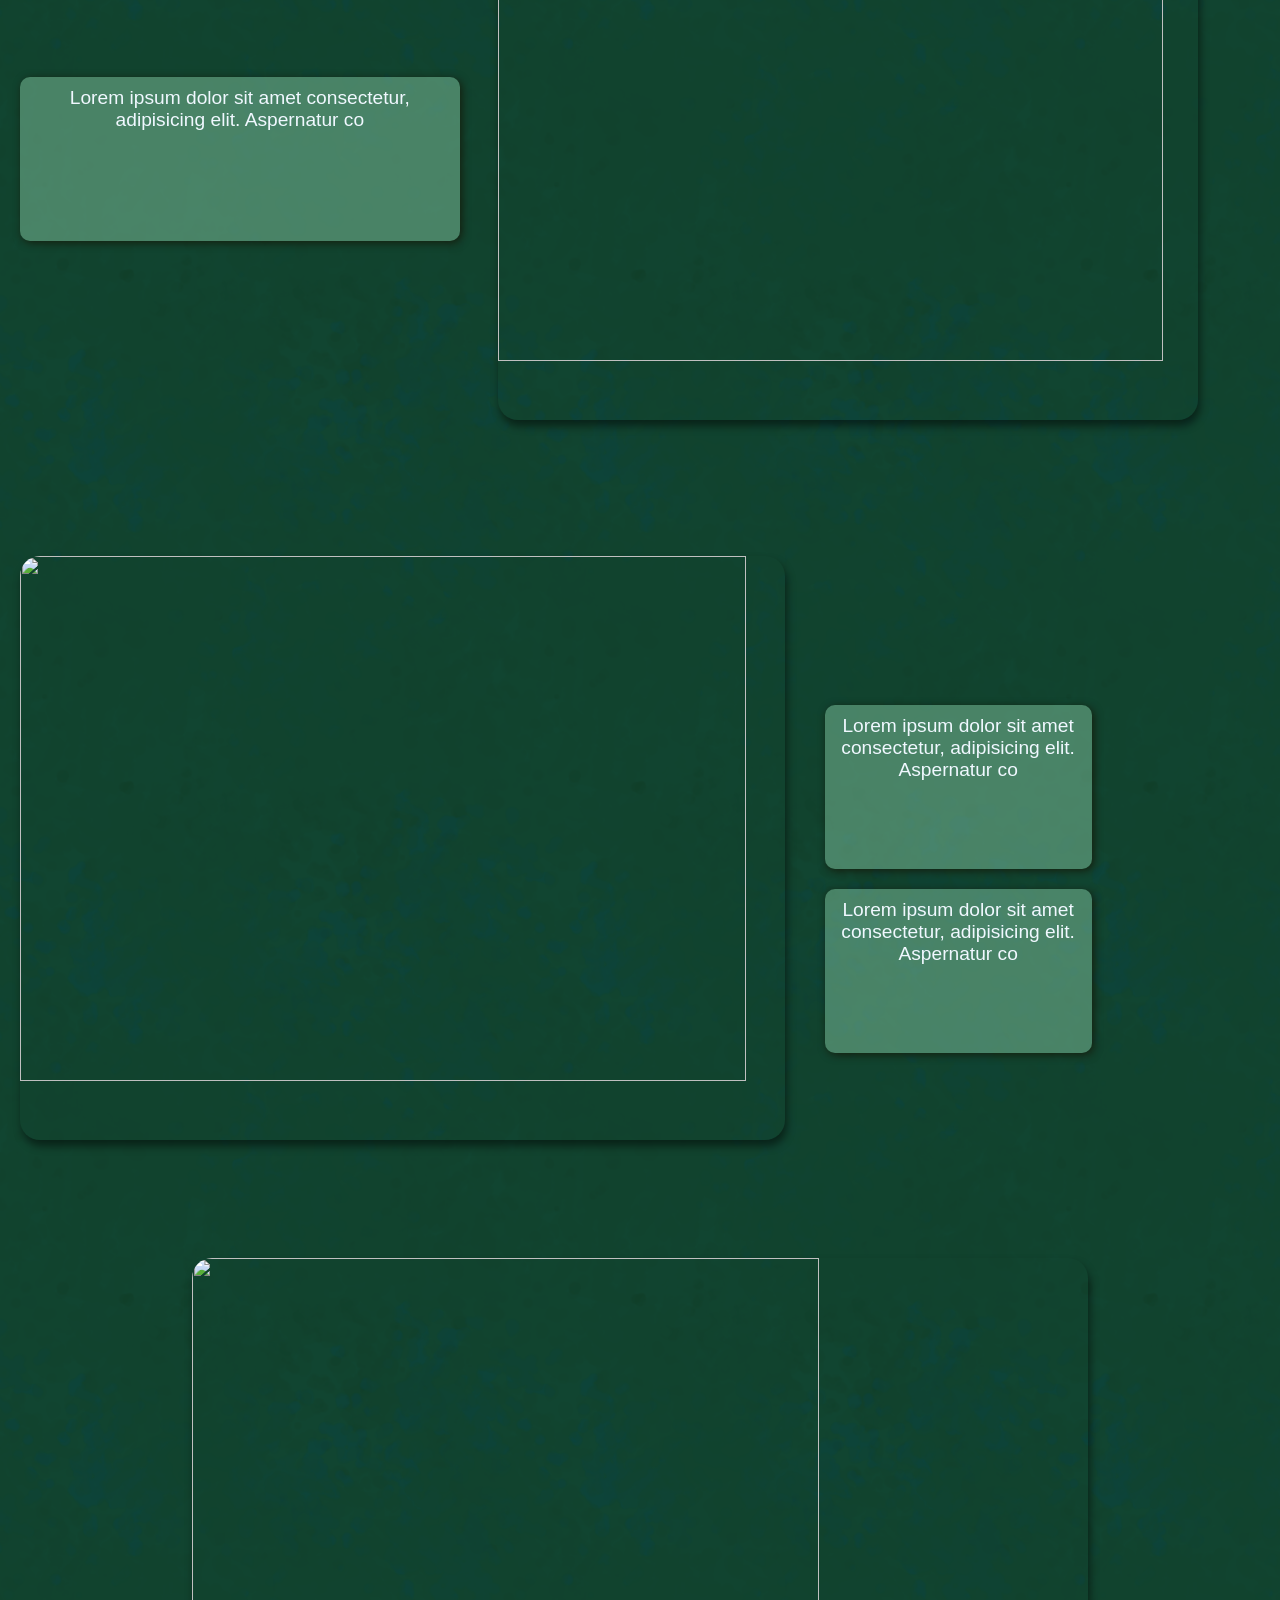
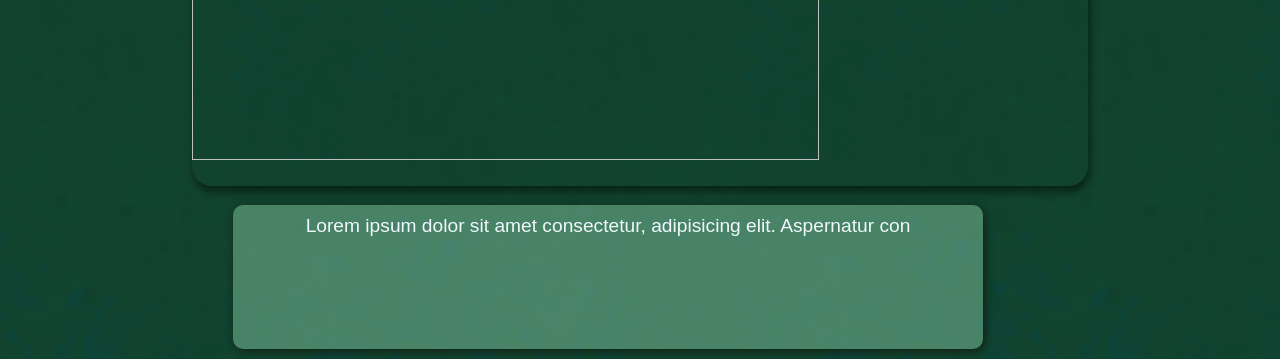
==== commit 3d028dd8: "..." ====
--- a/html/PagBR-CN.html
+++ b/html/PagBR-CN.html
@@ -62,6 +62,8 @@
         </div>
     </section>
 
+    
+
     <section class="horizontal-section">
         <div>
             <p>Lorem ipsum dolor sit amet consectetur, adipisicing elit. Aspernatur co</p>
--- a/css/BR-CN.css
+++ b/css/BR-CN.css
@@ -75,7 +75,7 @@
 }
 
 .full-img-sec {
-    height: 100%;
+    height: 108vh;
     width: 100vw;
 }
 
@@ -84,10 +84,11 @@
     justify-self: center;
     background-size: cover;
     background-position: bottom;
-    height: 100vh;
+    height: 100%;
+    background-size: cover;
     width: 100vw;
     max-width: 100%;
-    min-height: 20vh;
+    
 }
 
 .logo-div {
@@ -192,6 +193,12 @@
     justify-items: space-around;
 }
 
+.horizontal-section div {
+        flex-flow: column nowrap;
+        align-content: center;
+        justify-content: center;
+    }
+
 .section-separacao {
     font-family: 'Grandstander ExtraBold', 'Arial', 'Verdana';
     color: aliceblue;
@@ -229,6 +236,10 @@
     justify-items: center;
     height: 100%;
     width: 100%;
+}
+
+.vertical-section {
+    height: 80vh;
 }
 
 .img-div > img {
@@ -300,7 +311,10 @@
 
     .horizontal-section p {
         height: auto;
-    }
+        ;
+    }
+
+    
 
     .vertical-section p {
         height: auto;
@@ -357,6 +371,8 @@
         margin: 20px;
     }
 
+    
+
     .horizontal-section img {
         height: 90%;
         width: 95%;
@@ -364,6 +380,7 @@
 
     .vertical-section img {
         width: 70%;
+        
     
     }
 
